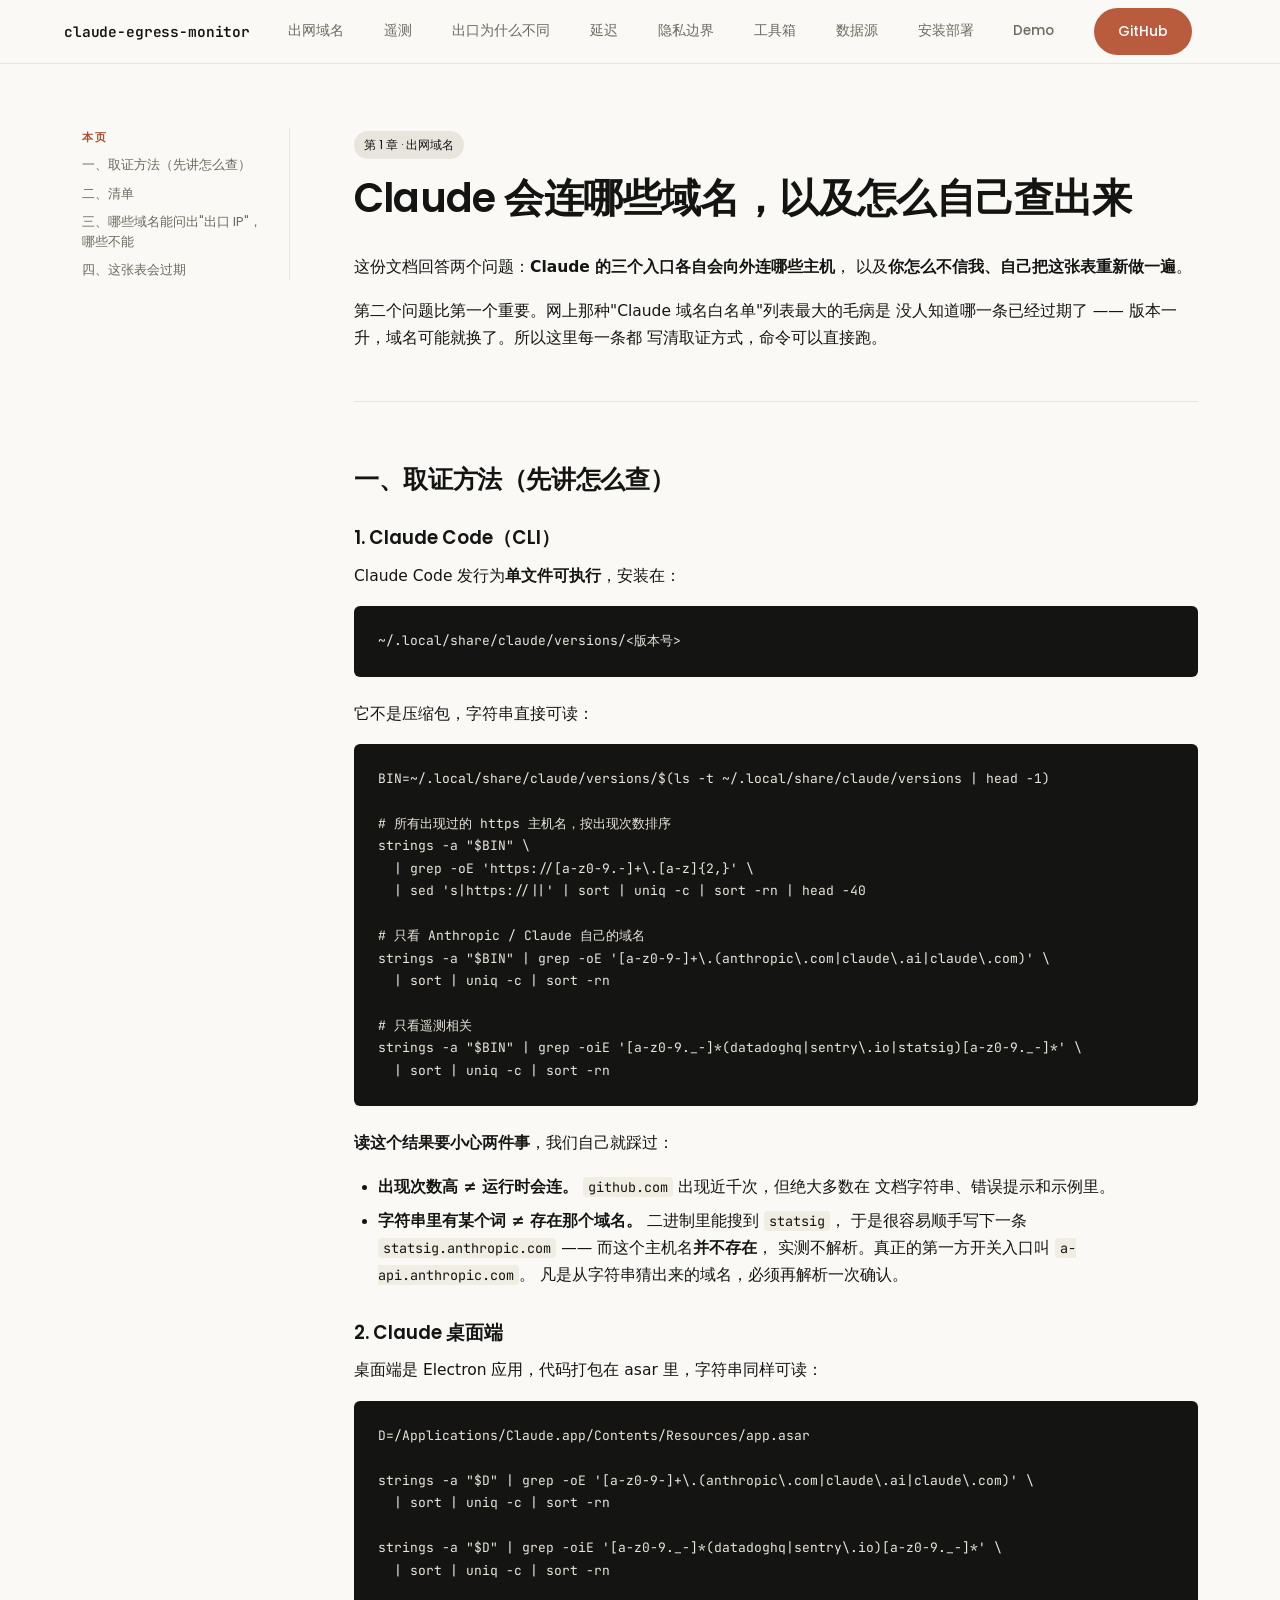
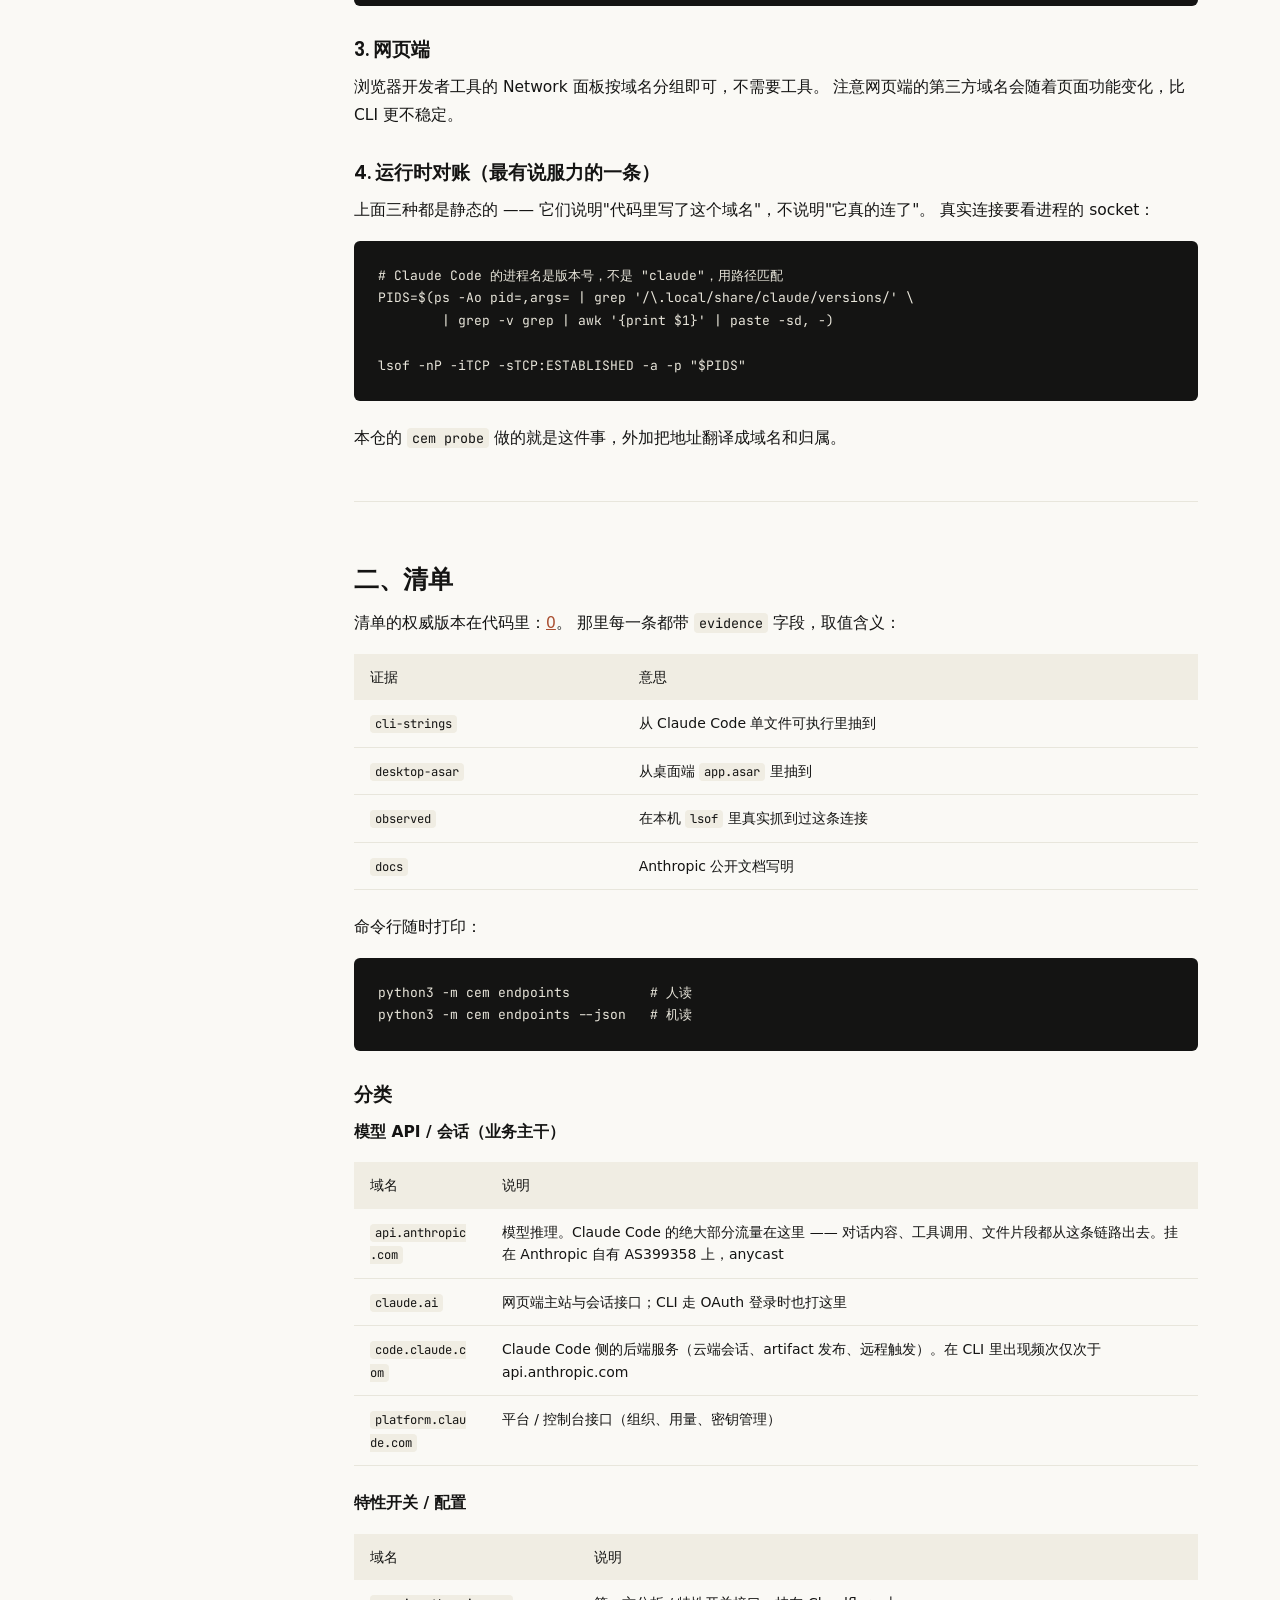
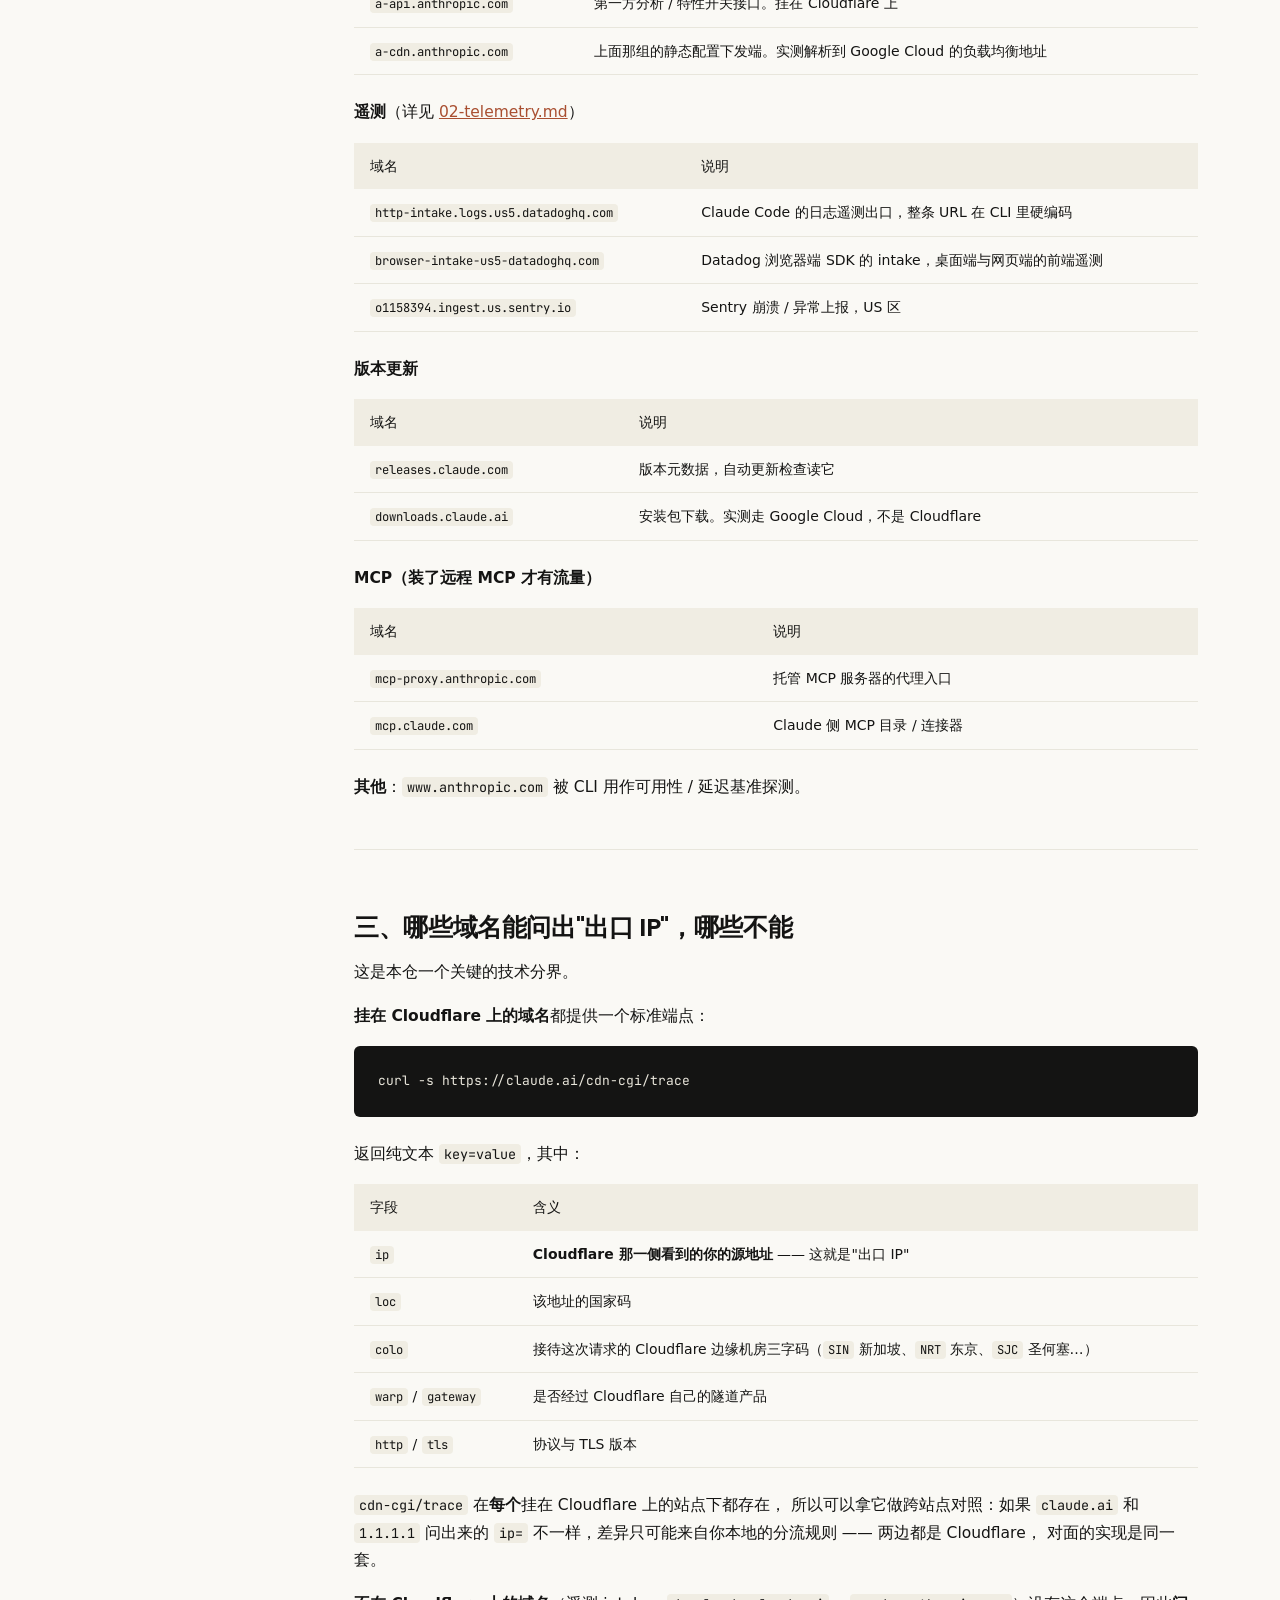
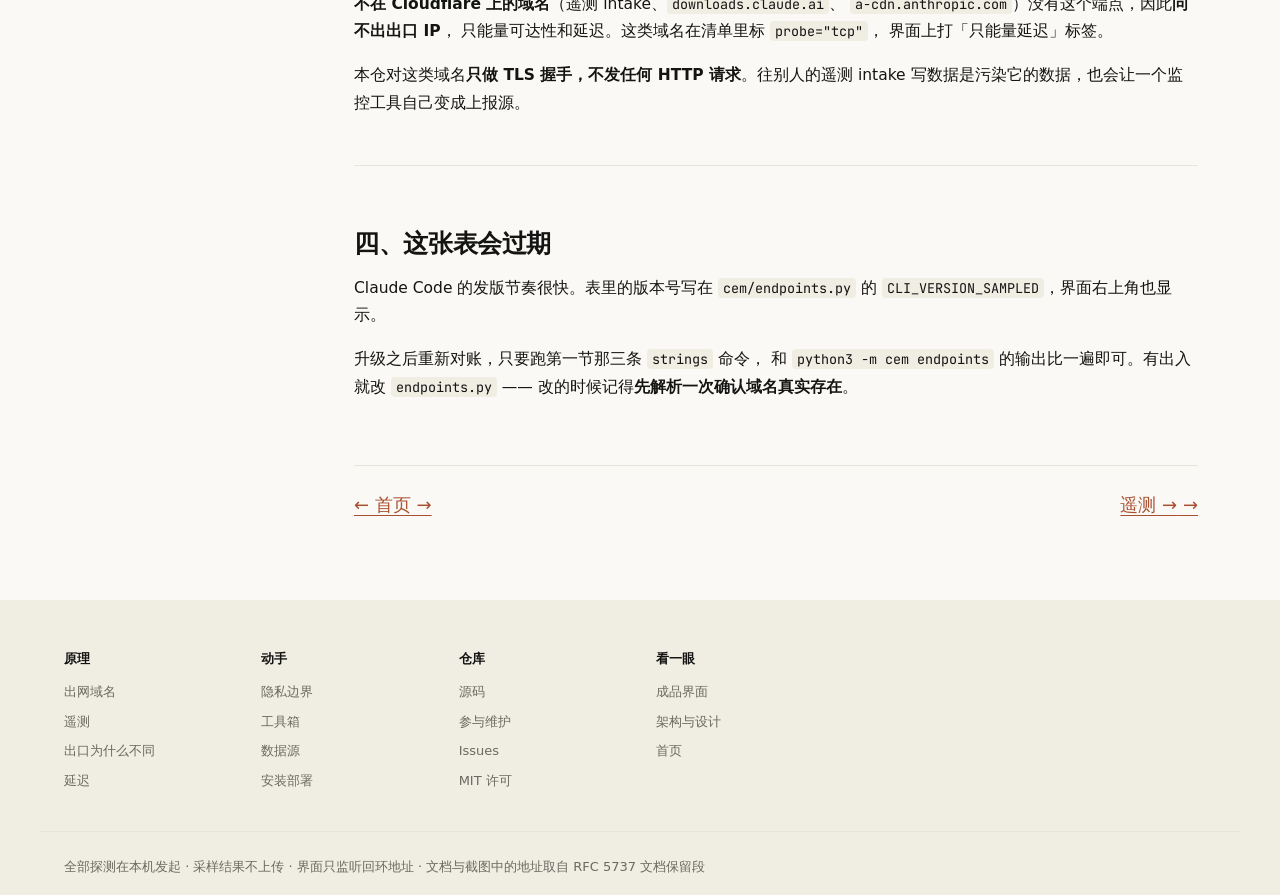
==== docs/01-endpoints.html @ a6ebf125 "feat: 路径质量面板 + GitHub Pages 文档站 + 控件三态反馈 ## 路径质量（原来卡在 mtr 权限，现在接完了）  - 一键把所有 Claude 域名加对照组测一遍，或打开自动探" ====
<!doctype html>
<html lang="zh-CN" data-lang="zh">
<head>
<meta charset="utf-8">
<meta name="viewport" content="width=device-width, initial-scale=1">
<title>Claude 会连哪些域名，以及怎么自己查出来 — claude-egress-monitor</title>
<meta name="description" content="这份文档回答两个问题：Claude 的三个入口各自会向外连哪些主机， 以及你怎么不信我、自己把这张表重新做一遍。">
<link rel="stylesheet" href="assets/fonts.css">
<link rel="stylesheet" href="assets/anthropic.css">
<link rel="stylesheet" href="assets/docs.css">
</head>
<body>
<nav class="anth-nav"><div class="anth-nav-inner">
  <a class="brand" href="index.html">claude-egress-monitor</a>
  <div class="nav-links"><a href="01-endpoints.html">出网域名</a><a href="02-telemetry.html">遥测</a><a href="03-routing.html">出口为什么不同</a><a href="04-latency.html">延迟</a><a href="05-privacy.html">隐私边界</a><a href="06-toolbox.html">工具箱</a><a href="07-datasources.html">数据源</a><a href="08-deploy.html">安装部署</a></div>
  <div class="nav-side">
    <a href="demo.html">Demo</a>
    <a class="anth-button" href="https://github.com/TbusOS/claude-egress-monitor" target="_blank" rel="noopener">GitHub</a>
  </div>
</div></nav>
<main class="chapter">
  <div class="chapter__inner">
    <aside class="chapter__toc">
      <span class="chapter__toc-label">本页</span>
      <a href="#一取证方法先讲怎么查">一、取证方法（先讲怎么查）</a><a href="#二清单">二、清单</a><a href="#三哪些域名能问出出口-ip哪些不能">三、哪些域名能问出&quot;出口 IP&quot;，哪些不能</a><a href="#四这张表会过期">四、这张表会过期</a>
    </aside>
    <article class="chapter__body">
      <span class="anth-badge">第 1 章 · 出网域名</span>
      <h1 id="claude-会连哪些域名以及怎么自己查出来">Claude 会连哪些域名，以及怎么自己查出来</h1>
<p>这份文档回答两个问题：<strong>Claude 的三个入口各自会向外连哪些主机</strong>， 以及<strong>你怎么不信我、自己把这张表重新做一遍</strong>。</p>
<p>第二个问题比第一个重要。网上那种&quot;Claude 域名白名单&quot;列表最大的毛病是 没人知道哪一条已经过期了 —— 版本一升，域名可能就换了。所以这里每一条都 写清取证方式，命令可以直接跑。</p>
<hr class="anth-divider">
<h2 id="一取证方法先讲怎么查">一、取证方法（先讲怎么查）</h2>
<h3 id="1-claude-codecli">1. Claude Code（CLI）</h3>
<p>Claude Code 发行为<strong>单文件可执行</strong>，安装在：</p>
<pre><code>~/.local/share/claude/versions/&lt;版本号&gt;</code></pre>
<p>它不是压缩包，字符串直接可读：</p>
<pre><code class="language-bash">BIN=~/.local/share/claude/versions/$(ls -t ~/.local/share/claude/versions | head -1)

# 所有出现过的 https 主机名，按出现次数排序
strings -a &quot;$BIN&quot; \
  | grep -oE &#x27;https://[a-z0-9.-]+\.[a-z]{2,}&#x27; \
  | sed &#x27;s|https://||&#x27; | sort | uniq -c | sort -rn | head -40

# 只看 Anthropic / Claude 自己的域名
strings -a &quot;$BIN&quot; | grep -oE &#x27;[a-z0-9-]+\.(anthropic\.com|claude\.ai|claude\.com)&#x27; \
  | sort | uniq -c | sort -rn

# 只看遥测相关
strings -a &quot;$BIN&quot; | grep -oiE &#x27;[a-z0-9._-]*(datadoghq|sentry\.io|statsig)[a-z0-9._-]*&#x27; \
  | sort | uniq -c | sort -rn</code></pre>
<p><strong>读这个结果要小心两件事</strong>，我们自己就踩过：</p>
<ul><li><strong>出现次数高 ≠ 运行时会连。</strong> <code>github.com</code> 出现近千次，但绝大多数在 文档字符串、错误提示和示例里。</li><li><strong>字符串里有某个词 ≠ 存在那个域名。</strong> 二进制里能搜到 <code>statsig</code>， 于是很容易顺手写下一条 <code>statsig.anthropic.com</code> —— 而这个主机名<strong>并不存在</strong>， 实测不解析。真正的第一方开关入口叫 <code>a-api.anthropic.com</code>。 凡是从字符串猜出来的域名，必须再解析一次确认。</li></ul>
<h3 id="2-claude-桌面端">2. Claude 桌面端</h3>
<p>桌面端是 Electron 应用，代码打包在 asar 里，字符串同样可读：</p>
<pre><code class="language-bash">D=/Applications/Claude.app/Contents/Resources/app.asar

strings -a &quot;$D&quot; | grep -oE &#x27;[a-z0-9-]+\.(anthropic\.com|claude\.ai|claude\.com)&#x27; \
  | sort | uniq -c | sort -rn

strings -a &quot;$D&quot; | grep -oiE &#x27;[a-z0-9._-]*(datadoghq|sentry\.io)[a-z0-9._-]*&#x27; \
  | sort | uniq -c | sort -rn</code></pre>
<h3 id="3-网页端">3. 网页端</h3>
<p>浏览器开发者工具的 Network 面板按域名分组即可，不需要工具。 注意网页端的第三方域名会随着页面功能变化，比 CLI 更不稳定。</p>
<h3 id="4-运行时对账最有说服力的一条">4. 运行时对账（最有说服力的一条）</h3>
<p>上面三种都是静态的 —— 它们说明&quot;代码里写了这个域名&quot;，不说明&quot;它真的连了&quot;。 真实连接要看进程的 socket：</p>
<pre><code class="language-bash"># Claude Code 的进程名是版本号，不是 &quot;claude&quot;，用路径匹配
PIDS=$(ps -Ao pid=,args= | grep &#x27;/\.local/share/claude/versions/&#x27; \
        | grep -v grep | awk &#x27;{print $1}&#x27; | paste -sd, -)

lsof -nP -iTCP -sTCP:ESTABLISHED -a -p &quot;$PIDS&quot;</code></pre>
<p>本仓的 <code>cem probe</code> 做的就是这件事，外加把地址翻译成域名和归属。</p>
<hr class="anth-divider">
<h2 id="二清单">二、清单</h2>
<p>清单的权威版本在代码里：<a href="../cem/endpoints.py"> 0 </a>。 那里每一条都带 <code>evidence</code> 字段，取值含义：</p>
<div class="table-wrap"><table class="anth-table">
<thead><tr><th>证据</th><th>意思</th></tr></thead>
<tbody>
<tr><td><code>cli-strings</code></td><td>从 Claude Code 单文件可执行里抽到</td></tr>
<tr><td><code>desktop-asar</code></td><td>从桌面端 <code>app.asar</code> 里抽到</td></tr>
<tr><td><code>observed</code></td><td>在本机 <code>lsof</code> 里真实抓到过这条连接</td></tr>
<tr><td><code>docs</code></td><td>Anthropic 公开文档写明</td></tr>
</tbody></table></div>
<p>命令行随时打印：</p>
<pre><code class="language-bash">python3 -m cem endpoints          # 人读
python3 -m cem endpoints --json   # 机读</code></pre>
<h3 id="分类">分类</h3>
<p><strong>模型 API / 会话（业务主干）</strong></p>
<div class="table-wrap"><table class="anth-table">
<thead><tr><th>域名</th><th>说明</th></tr></thead>
<tbody>
<tr><td><code>api.anthropic.com</code></td><td>模型推理。Claude Code 的绝大部分流量在这里 —— 对话内容、工具调用、文件片段都从这条链路出去。挂在 Anthropic 自有 AS399358 上，anycast</td></tr>
<tr><td><code>claude.ai</code></td><td>网页端主站与会话接口；CLI 走 OAuth 登录时也打这里</td></tr>
<tr><td><code>code.claude.com</code></td><td>Claude Code 侧的后端服务（云端会话、artifact 发布、远程触发）。在 CLI 里出现频次仅次于 api.anthropic.com</td></tr>
<tr><td><code>platform.claude.com</code></td><td>平台 / 控制台接口（组织、用量、密钥管理）</td></tr>
</tbody></table></div>
<p><strong>特性开关 / 配置</strong></p>
<div class="table-wrap"><table class="anth-table">
<thead><tr><th>域名</th><th>说明</th></tr></thead>
<tbody>
<tr><td><code>a-api.anthropic.com</code></td><td>第一方分析 / 特性开关接口。挂在 Cloudflare 上</td></tr>
<tr><td><code>a-cdn.anthropic.com</code></td><td>上面那组的静态配置下发端。实测解析到 Google Cloud 的负载均衡地址</td></tr>
</tbody></table></div>
<p><strong>遥测</strong>（详见 <a href="02-telemetry.html">02-telemetry.md</a>）</p>
<div class="table-wrap"><table class="anth-table">
<thead><tr><th>域名</th><th>说明</th></tr></thead>
<tbody>
<tr><td><code>http-intake.logs.us5.datadoghq.com</code></td><td>Claude Code 的日志遥测出口，整条 URL 在 CLI 里硬编码</td></tr>
<tr><td><code>browser-intake-us5-datadoghq.com</code></td><td>Datadog 浏览器端 SDK 的 intake，桌面端与网页端的前端遥测</td></tr>
<tr><td><code>o1158394.ingest.us.sentry.io</code></td><td>Sentry 崩溃 / 异常上报，US 区</td></tr>
</tbody></table></div>
<p><strong>版本更新</strong></p>
<div class="table-wrap"><table class="anth-table">
<thead><tr><th>域名</th><th>说明</th></tr></thead>
<tbody>
<tr><td><code>releases.claude.com</code></td><td>版本元数据，自动更新检查读它</td></tr>
<tr><td><code>downloads.claude.ai</code></td><td>安装包下载。实测走 Google Cloud，不是 Cloudflare</td></tr>
</tbody></table></div>
<p><strong>MCP（装了远程 MCP 才有流量）</strong></p>
<div class="table-wrap"><table class="anth-table">
<thead><tr><th>域名</th><th>说明</th></tr></thead>
<tbody>
<tr><td><code>mcp-proxy.anthropic.com</code></td><td>托管 MCP 服务器的代理入口</td></tr>
<tr><td><code>mcp.claude.com</code></td><td>Claude 侧 MCP 目录 / 连接器</td></tr>
</tbody></table></div>
<p><strong>其他</strong>：<code>www.anthropic.com</code> 被 CLI 用作可用性 / 延迟基准探测。</p>
<hr class="anth-divider">
<h2 id="三哪些域名能问出出口-ip哪些不能">三、哪些域名能问出&quot;出口 IP&quot;，哪些不能</h2>
<p>这是本仓一个关键的技术分界。</p>
<p><strong>挂在 Cloudflare 上的域名</strong>都提供一个标准端点：</p>
<pre><code class="language-bash">curl -s https://claude.ai/cdn-cgi/trace</code></pre>
<p>返回纯文本 <code>key=value</code>，其中：</p>
<div class="table-wrap"><table class="anth-table">
<thead><tr><th>字段</th><th>含义</th></tr></thead>
<tbody>
<tr><td><code>ip</code></td><td><strong>Cloudflare 那一侧看到的你的源地址</strong> —— 这就是&quot;出口 IP&quot;</td></tr>
<tr><td><code>loc</code></td><td>该地址的国家码</td></tr>
<tr><td><code>colo</code></td><td>接待这次请求的 Cloudflare 边缘机房三字码（<code>SIN</code> 新加坡、<code>NRT</code> 东京、<code>SJC</code> 圣何塞…）</td></tr>
<tr><td><code>warp</code> / <code>gateway</code></td><td>是否经过 Cloudflare 自己的隧道产品</td></tr>
<tr><td><code>http</code> / <code>tls</code></td><td>协议与 TLS 版本</td></tr>
</tbody></table></div>
<p><code>cdn-cgi/trace</code> 在<strong>每个</strong>挂在 Cloudflare 上的站点下都存在， 所以可以拿它做跨站点对照：如果 <code>claude.ai</code> 和 <code>1.1.1.1</code> 问出来的 <code>ip=</code> 不一样，差异只可能来自你本地的分流规则 —— 两边都是 Cloudflare， 对面的实现是同一套。</p>
<p><strong>不在 Cloudflare 上的域名</strong>（遥测 intake、<code>downloads.claude.ai</code>、 <code>a-cdn.anthropic.com</code>）没有这个端点，因此<strong>问不出出口 IP</strong>， 只能量可达性和延迟。这类域名在清单里标 <code>probe=&quot;tcp&quot;</code>， 界面上打「只能量延迟」标签。</p>
<p>本仓对这类域名<strong>只做 TLS 握手，不发任何 HTTP 请求</strong>。往别人的遥测 intake 写数据是污染它的数据，也会让一个监控工具自己变成上报源。</p>
<hr class="anth-divider">
<h2 id="四这张表会过期">四、这张表会过期</h2>
<p>Claude Code 的发版节奏很快。表里的版本号写在 <code>cem/endpoints.py</code> 的 <code>CLI_VERSION_SAMPLED</code>，界面右上角也显示。</p>
<p>升级之后重新对账，只要跑第一节那三条 <code>strings</code> 命令， 和 <code>python3 -m cem endpoints</code> 的输出比一遍即可。有出入就改 <code>endpoints.py</code> —— 改的时候记得<strong>先解析一次确认域名真实存在</strong>。</p>
      <div class="chapter__nav"><a class="anth-link" href="index.html">← 首页</a><a class="anth-link" href="02-telemetry.html">遥测 →</a></div>
    </article>
  </div>
</main>
<footer class="anth-footer">
  <div class="anth-footer-grid">
    <div class="anth-footer-group"><h5>原理</h5><a href="01-endpoints.html">出网域名</a><a href="02-telemetry.html">遥测</a><a href="03-routing.html">出口为什么不同</a><a href="04-latency.html">延迟</a></div>
    <div class="anth-footer-group"><h5>动手</h5><a href="05-privacy.html">隐私边界</a><a href="06-toolbox.html">工具箱</a><a href="07-datasources.html">数据源</a><a href="08-deploy.html">安装部署</a></div>
    <div class="anth-footer-group"><h5>仓库</h5>
      <a href="https://github.com/TbusOS/claude-egress-monitor" target="_blank" rel="noopener">源码</a>
      <a href="https://github.com/TbusOS/claude-egress-monitor/blob/main/CONTRIBUTING.md" target="_blank" rel="noopener">参与维护</a>
      <a href="https://github.com/TbusOS/claude-egress-monitor/issues" target="_blank" rel="noopener">Issues</a>
      <a href="https://github.com/TbusOS/claude-egress-monitor/blob/main/LICENSE" target="_blank" rel="noopener">MIT 许可</a>
    </div>
    <div class="anth-footer-group"><h5>看一眼</h5>
      <a href="demo.html">成品界面</a>
      <a href="architecture.html">架构与设计</a>
      <a href="index.html">首页</a>
    </div>
  </div>
  <div class="anth-footer-legal">
    全部探测在本机发起 · 采样结果不上传 · 界面只监听回环地址 ·
    文档与截图中的地址取自 RFC 5737 文档保留段
  </div>
</footer>
</body>
</html>
---- docs/assets/fonts.css ----
/* Anthropic Design — Font Declarations
 * 英文:Poppins (display) + Lora (editorial body + italic pull-quote) + JetBrains Mono (code)。
 * 全部 Google Fonts, OFL 许可。
 *
 * 中文策略:默认不拉 CJK webfont(Noto Sans/Serif SC 两族 4 weights 合计
 * ~200 KB,CDN 慢时文字空白 2-5 秒)。中文显示依赖系统字体回退链:
 *   macOS → PingFang SC · Windows → 微软雅黑/Source Han Sans SC ·
 *   Linux → Noto Sans CJK SC(发行版自带)
 * 页面 zh 覆盖的 font-family 仍写 "Noto Sans SC"/"Noto Serif SC" 在链首——
 * 本机装了就用,没装走系统回退,视觉差异微小。
 * 需要保证 CJK webfont 的页面(对外正式发布、目标环境无中文字体),
 * 在本文件之后额外引入 fonts-cjk.css。
 */
@import url('https://fonts.googleapis.com/css2?family=Poppins:wght@400;500;600;700&family=Lora:ital,wght@0,400;0,500;0,600;1,400&family=JetBrains+Mono:wght@400;500&display=swap');
---- docs/assets/anthropic.css ----
/* === Anthropic Design System — Core CSS ===
 * Last verified: 2026-04-19
 * Docs: ../references/design-tokens.md
 */

/* ---------- Section A: Tokens ---------- */
:root {
  /* Colors */
  --anth-bg: #faf9f5;
  --anth-bg-subtle: #f0ede3;
  --anth-text: #141413;
  --anth-text-secondary: #6b6a5f;
  --anth-orange: #d97757;         /* BRAND FILL — icons, chips, diagram accents.
                                     As TEXT it is 2.66-3.12:1 and fails AA; use
                                     --anth-orange-ink for any `color:`. */
  --anth-orange-ink: #A94F31;     /* orange as TEXT — 4.66:1 on the hardest ground
                                     (bg-subtle); measured 2026-08-14 vs axe-core */
  --anth-cta: #B85C3D;            /* filled-button ground: white text reads 4.53:1
                                     (on #d97757 it was 3.12 — under AA for the
                                     15px button label). Euclidean distance to the
                                     brand orange is 50, inside the brand gate's
                                     TOL 55, so brand-presence still matches. */
  --anth-orange-hover: #A94F31;   /* was #c56544 — white on it is 3.95, still failing */
  --anth-blue: #6a9bcc;           /* FILL/hairline — as text it is 2.5:1 */
  --anth-blue-ink: #3E6E9E;       /* blue as TEXT — 4.56:1 on bg-subtle */
  --anth-green: #788c5d;
  --anth-mid-gray: #b0aea5;
  --anth-light-gray: #e8e6dc;
  --anth-danger: #a14238;

  /* Fonts */
  --font-heading: "Poppins", "Helvetica Neue", Arial, sans-serif;
  --font-body: "Lora", Georgia, "Times New Roman", serif;
  --font-mono: "JetBrains Mono", ui-monospace, Menlo, monospace;

  /* Spacing (4px grid) */
  --space-1: 4px;
  --space-2: 8px;
  --space-3: 12px;
  --space-4: 16px;
  --space-5: 24px;
  --space-6: 32px;
  --space-7: 48px;
  --space-8: 64px;
  --space-9: 80px;
  --space-10: 120px;

  /* Radii */
  --radius-sm: 6px;
  --radius-md: 16px;
  --radius-lg: 24px;
  --radius-pill: 9999px;

  /* Shadows */
  --shadow-card: 0 2px 12px rgba(20, 20, 19, 0.05);
  --shadow-pop: 0 10px 40px rgba(20, 20, 19, 0.08);

  /* Motion */
  --ease-anth: cubic-bezier(0.25, 1, 0.5, 1);
  --duration-sm: 240ms;
  --duration-md: 400ms;
  --duration-lg: 700ms;
}

/* ---------- Section B: Reset ---------- */
* {
  box-sizing: border-box;
}

html,
body {
  margin: 0;
  padding: 0;
}

body {
  font-family: var(--font-body);
  font-size: 18px;
  line-height: 1.65;
  color: var(--anth-text);
  background: var(--anth-bg);
  -webkit-font-smoothing: antialiased;
}

/* ---------- Section C: Typography ---------- */
h1,
h2,
h3,
h4,
h5 {
  font-family: var(--font-heading);
  margin: 0;
  font-weight: 600;
}

h1 {
  font-size: 56px;
  line-height: 1.1;
}

h2 {
  font-size: 40px;
  line-height: 1.15;
}

h3 {
  font-size: 24px;
  line-height: 1.3;
  font-weight: 500;
}

h4 {
  font-size: 20px;
  line-height: 1.4;
}

p {
  margin: 0 0 var(--space-4);
}

.anth-caption {
  font-size: 13px;
  line-height: 1.4;
  color: var(--anth-text-secondary);
}

/* ---------- Section D: Link & Button (Anthropic uses filled pills as primary CTA) ---------- */
.anth-button {
  display: inline-block;
  padding: 12px 24px;
  border-radius: var(--radius-pill);
  background: var(--anth-cta);
  color: #ffffff;
  font-family: var(--font-heading);
  font-weight: 600;
  font-size: 15px;
  text-decoration: none;
  border: 0;
  cursor: pointer;
  transition: background var(--duration-sm) var(--ease-anth);
}

.anth-button:hover {
  background: var(--anth-orange-hover);
}

.anth-button--dark {
  background: var(--anth-text);
  color: var(--anth-bg);
}

.anth-button--ghost {
  background: transparent;
  color: var(--anth-text);
  border: 1px solid var(--anth-text);
}

.anth-link {
  color: var(--anth-orange-ink);
  text-decoration: underline;
  text-underline-offset: 0.2em;
  transition: color var(--duration-sm);
}

.anth-link:hover {
  color: var(--anth-orange-hover);
}

.anth-link::after {
  content: " \2192";
}

.anth-link--no-arrow::after {
  content: none;
}

/* ---------- Section E: Layout ---------- */
.anth-container {
  max-width: 960px;
  margin: 0 auto;
  padding: 0 24px;
}

.anth-container--narrow {
  max-width: 720px;
}

.anth-container--wide {
  max-width: 1200px;
}

.anth-section {
  padding-block: var(--space-8);
}

.anth-section--subtle {
  background: var(--anth-bg-subtle);
}

.anth-card {
  background: #ffffff;
  border-radius: var(--radius-md);
  box-shadow: var(--shadow-card);
  padding: var(--space-5);
}

.anth-hero {
  text-align: center;
  padding-block: var(--space-10);
}

/* A hero's inner block is usually width-constrained (max-width:820 or so) inside
   a 1200 container. Without auto side margins it sits flush left while its own
   text-align:center keeps the text centred *within the block* — so it reads as
   centred to the eye and only a measurement shows the whole hero sitting ~166px
   left of the viewport centre. Auto margins are a no-op for full-width children,
   so this only bites where it should. Note an inline `margin: … 0` on a child
   still wins over this rule — templates emit `margin: … auto` for that reason. */
.anth-hero .anth-container > * {
  margin-inline: auto;
}

/* A card that is itself the link: without this its headings and body text
   inherit the browser's default link blue instead of the page ink. */
a.anth-card {
  display: block;
  color: inherit;
  text-decoration: none;
}

/* ---------- Section F: Stat ---------- */
.anth-stat {
  text-align: center;
}

.anth-stat-number {
  display: block;
  font-family: var(--font-heading);
  font-size: 64px;
  line-height: 1;
  font-weight: 700;
  color: var(--anth-text);
}

.anth-stat-label {
  display: block;
  font-family: var(--font-body);
  font-size: 14px;
  color: var(--anth-text-secondary);
  margin-top: var(--space-3);
}

/* ---------- Section G: Nav ---------- */
.anth-nav {
  position: sticky;
  top: 0;
  z-index: 100;
  height: 64px;
  background: var(--anth-bg);
  border-bottom: 1px solid var(--anth-light-gray);
}

.anth-nav-inner {
  max-width: 1200px;
  margin: 0 auto;
  height: 100%;
  display: flex;
  align-items: center;
  justify-content: space-between;
  padding: 0 24px;
}

.anth-nav a {
  color: var(--anth-text);
  font-family: var(--font-heading);
  font-size: 14px;
  font-weight: 500;
  text-decoration: none;
  margin-right: var(--space-5);
}

/* nav-cascade fix: `.anth-nav a` color rule above out-specifies `.anth-button`
   color, dropping nav-CTA buttons to dark text on orange. Mirror the
   ember/sage cross-skill fix to keep the white-on-orange CTA. */
.anth-nav a.anth-button { color: #ffffff; }
.anth-nav a.anth-button:hover { color: #ffffff; }

/* ---------- Section H: Footer ---------- */
.anth-footer {
  background: var(--anth-bg-subtle);
  padding-block: var(--space-7);
  font-size: 13px;
  color: var(--anth-text-secondary);
}

.anth-footer-grid {
  max-width: 1200px;
  margin: 0 auto;
  padding: 0 24px;
  display: grid;
  grid-template-columns: repeat(6, 1fr);
  gap: var(--space-6);
}

.anth-footer-group h5 {
  font-family: var(--font-heading);
  font-size: 13px;
  color: var(--anth-text);
  margin-bottom: var(--space-3);
}

.anth-footer-group a {
  display: block;
  color: var(--anth-text-secondary);
  text-decoration: none;
  margin-bottom: var(--space-2);
}

.anth-footer-legal {
  max-width: 1200px;
  margin: var(--space-6) auto 0;
  padding: var(--space-5) 24px 0;
  border-top: 1px solid var(--anth-light-gray);
  display: flex;
  justify-content: space-between;
  flex-wrap: wrap;
  gap: var(--space-4);
}

.anth-social {
  display: flex;
  gap: var(--space-3);
}

/* ---------- Section I: Badge / Quote / Divider / Banner ---------- */
.anth-badge {
  display: inline-block;
  font-family: var(--font-heading);
  font-size: 12px;
  padding: 4px 10px;
  border-radius: var(--radius-pill);
  background: var(--anth-light-gray);
  color: var(--anth-text);
}

.anth-quote {
  font-family: var(--font-body);
  font-style: italic;
  font-size: 22px;
  line-height: 1.55;
  padding-left: var(--space-5);
  border-left: 3px solid var(--anth-orange);
  max-width: 680px;
  margin: var(--space-6) 0;
}

.anth-quote-cite {
  display: flex;
  align-items: center;
  gap: var(--space-3);
  margin-top: var(--space-4);
  font-size: 14px;
  font-style: normal;
  font-family: var(--font-heading);
}

.anth-quote-cite img {
  height: 20px;
  width: auto;
}

.anth-divider {
  border: 0;
  height: 1px;
  background: var(--anth-light-gray);
  margin: var(--space-8) 0;
}

.anth-banner {
  padding: var(--space-3) var(--space-5);
  background: var(--anth-bg-subtle);
  border-radius: var(--radius-md);
  display: flex;
  align-items: center;
  gap: var(--space-4);
  font-size: 14px;
}

/* ---------- Section J: Form controls ---------- */
.anth-input,
.anth-select,
.anth-textarea {
  width: 100%;
  background: var(--anth-bg);
  border: 1px solid var(--anth-light-gray);
  border-radius: var(--radius-md);
  padding: 12px 16px;
  font-family: var(--font-body);
  font-size: 15px;
  color: var(--anth-text);
}

.anth-input:focus,
.anth-select:focus,
.anth-textarea:focus {
  outline: 2px solid var(--anth-orange);
  outline-offset: 0;
  border-color: transparent;
}

.anth-radio,
.anth-checkbox {
  accent-color: var(--anth-orange);
  width: 18px;
  height: 18px;
}

.anth-label {
  font-family: var(--font-heading);
  font-size: 14px;
  color: var(--anth-text);
  margin-bottom: var(--space-2);
  display: block;
}

/* ---------- Section K: Tabs / Carousel / Video / Details ---------- */
.anth-tabs {
  display: flex;
  gap: var(--space-5);
  border-bottom: 1px solid var(--anth-light-gray);
}

.anth-tab {
  background: transparent;
  border: 0;
  padding: var(--space-3) 0;
  font-family: var(--font-heading);
  font-size: 14px;
  color: var(--anth-text-secondary);
  cursor: pointer;
  border-bottom: 2px solid transparent;
  transition: color var(--duration-sm), border-bottom-color var(--duration-sm);
}

.anth-tab.is-active {
  color: var(--anth-text);
  border-bottom-color: var(--anth-orange);
}

.anth-carousel {
  position: relative;
  overflow: hidden;
}

.anth-carousel-viewport {
  display: flex;
  transition: transform var(--duration-md) var(--ease-anth);
}

.anth-carousel-counter {
  font-family: var(--font-heading);
  font-size: 13px;
  color: var(--anth-text-secondary);
}

.anth-video {
  width: 100%;
  border-radius: var(--radius-md);
}

.anth-details {
  background: var(--anth-bg-subtle);
  border-radius: var(--radius-md);
  padding: var(--space-4);
  margin: var(--space-3) 0;
}

.anth-details summary {
  cursor: pointer;
  font-family: var(--font-heading);
  font-weight: 500;
  list-style: none;
  display: flex;
  justify-content: space-between;
}

.anth-details summary::after {
  content: '\25B8';
  transition: transform var(--duration-sm);
}

.anth-details[open] summary::after {
  transform: rotate(90deg);
}

/* ---------- Section L: Admonition / Code / Logo wall / Breadcrumbs / Reveal / Table ---------- */
.anth-admonition {
  background: var(--anth-bg-subtle);
  border-radius: var(--radius-md);
  padding: var(--space-5);
  margin: var(--space-5) 0;
}

.anth-admonition h5 {
  font-family: var(--font-heading);
  font-weight: 500;
  margin: 0 0 var(--space-2);
  color: var(--anth-blue-ink);
}

.anth-admonition--warning h5 {
  color: var(--anth-orange-ink);
}

.anth-admonition--success h5 {
  color: var(--anth-green);
}

.anth-admonition--danger h5 {
  color: var(--anth-danger);
}

.anth-code,
pre.anth-code {
  font-family: var(--font-mono);
  font-size: 14px;
  background: var(--anth-bg-subtle);
  border-radius: var(--radius-md);
  padding: var(--space-6);
  overflow-x: auto;
}

code {
  font-family: var(--font-mono);
  font-size: 0.93em;
  background: var(--anth-bg-subtle);
  padding: 2px 6px;
  border-radius: var(--radius-sm);
}

/* `.anth-code` is a block panel (32px padding) for <pre>, but the name reads
   like "inline code", so it gets written as <code class="anth-code">. On an
   inline box that padding inflates the line to ~80px and overlaps the lines
   above and below, which then shows up as a scatter of text-overlap warnings
   whose single root cause is this one misuse. Falling back to inline metrics
   makes the mistake harmless; block panels keep matching pre.anth-code. */
code.anth-code:not(pre code) {
  padding: 2px 6px;
  font-size: 0.93em;
  border-radius: var(--radius-sm);
  overflow-x: visible;
}

kbd {
  font-family: var(--font-mono);
  font-size: 12px;
  background: var(--anth-bg);
  border: 1px solid var(--anth-light-gray);
  padding: 2px 6px;
  border-radius: var(--radius-sm);
}

mark {
  background: rgba(217, 119, 87, 0.2);
}

.anth-logo-wall {
  display: grid;
  grid-template-columns: repeat(6, 1fr);
  gap: var(--space-6);
  align-items: center;
}

.anth-logo-wall img {
  max-height: 32px;
  width: auto;
  filter: grayscale(1) opacity(0.6);
  transition: filter var(--duration-sm);
}

.anth-logo-wall img:hover {
  filter: none;
}

.anth-breadcrumbs {
  list-style: none;
  padding: 0;
  margin: 0;
  display: flex;
  flex-wrap: wrap;
  gap: var(--space-2);
  font-size: 13px;
  color: var(--anth-text-secondary);
  font-family: var(--font-heading);
}

.anth-breadcrumbs li::after {
  content: '\203A';
  margin-left: var(--space-2);
  color: var(--anth-mid-gray);
}

.anth-breadcrumbs li:last-child::after {
  content: none;
}

.anth-breadcrumbs a {
  color: inherit;
  text-decoration: none;
}

.anth-breadcrumbs a:hover {
  text-decoration: underline;
}

.anth-table {
  width: 100%;
  border-collapse: collapse;
  font-family: var(--font-body);
  font-size: 15px;
}

.anth-table th {
  text-align: left;
  padding: 12px 16px;
  background: var(--anth-bg-subtle);
  font-family: var(--font-heading);
  font-weight: 500;
}

.anth-table td {
  padding: 12px 16px;
  border-bottom: 1px solid var(--anth-light-gray);
}

.anth-table tr:hover td {
  background: var(--anth-bg-subtle);
}

.anth-table .check {
  color: var(--anth-green);
}

.anth-table .cross {
  /* The cross is content — "this tier lacks the feature" — so it must be
   * readable. mid-gray measured 2.22:1; text-secondary carries 5.45. */
  color: var(--anth-text-secondary);
}

.anth-reveal {
  opacity: 0;
  transform: translateY(24px);
  transition:
    opacity var(--duration-lg) var(--ease-anth),
    transform var(--duration-lg) var(--ease-anth);
}

.anth-reveal.is-visible {
  opacity: 1;
  transform: translateY(0);
}

/* ---------- Section M: Responsive + a11y ----------
 * Phone layout. The card grids that overflow at 375px live in each page's
 * embedded <style> (.feat-grid, .tier-grid, …); the collapse rules below
 * override them at equal specificity via !important, so the rollout is
 * CSS-only and reaches every page that links this sheet. Genuinely wide figures
 * pan via an opt-in .anth-scroll wrapper (strategy A); hero product mocks
 * scale to fit so the whole window stays visible. */
@media (max-width: 768px) {
  /* Type — fluid headings, 16px reading floor. !important so the per-page
     inline font-sizes (style="font-size:96px" on hero headings) scale down
     too — without it an inline size wins over this media query and overflows. */
  h1 { font-size: clamp(31px, 8.4vw, 40px) !important; line-height: 1.16; }
  h2 { font-size: clamp(25px, 6.4vw, 30px) !important; }
  h3 { font-size: 20px !important; }
  body { font-size: 16px; }

  /* Sections + containers breathe less on a phone */
  .anth-section { padding-block: var(--space-7); }
  .anth-container, .anth-container--wide, .anth-container--narrow {
    padding-left: var(--space-4);
    padding-right: var(--space-4);
  }

  /* Collapse page-local multi-column grids so nothing scrolls sideways. The
     full class list is generated from every page's embedded <style>; a class
     absent from a given page is simply inert. Content & label/value rows go to
     one column; compact numeric strips stay two-up. */
  .feat-grid, .feat-row, .use-grid, .use-grid3, .use-tile, .tier-grid, .ref-grid,
  .member-grid, .team-grid, .canon-row, .test-row, .channel-row, .chord-grid,
  .scenarios, .scenario, .post-grid, .pd-sibling__grid, .pd-use__grid,
  .pd-sibling__row, .pd-spec__row, .faq-group, .faq-sum, .log-entry, .log-month,
  .detail-row, .spec-row, .kbd-row, .lineup-row, .lineup-grid, .limit-item,
  .craft-rule, .ship-rule, .quickstart, .palette-split, .overlap-grid, .two-col,
  .featured, .cards-2, .comp-grid, .side-col, .support-grid, .pillar-spine,
  .stat-strip, .glance-strip, .giant-stats, .cadence-stats, .pd-glance,
  .stat-trio, .faq-stats, .kpi-row, .exec-strip, .status-grid, .pagination {
    grid-template-columns: 1fr !important;
  }
  /* inline splits (style="grid-template-columns:2fr 3fr") collapse too */
  [style*="grid-template-columns"] { grid-template-columns: 1fr !important; }
  .anth-footer-grid { grid-template-columns: repeat(2, 1fr); }
  .anth-logo-wall { grid-template-columns: repeat(3, 1fr); }
  /* children must shrink, or their min-content re-widens the row */
  [class*="grid"] > *, [class*="row"] > *, [class*="strip"] > *,
  [class*="stat"] > *, [class*="glance"] > *, [class*="scenario"] > * { min-width: 0; }
  /* long unbreakable tokens (file paths in <code>, URLs) wrap, not overflow */
  code, kbd { overflow-wrap: anywhere; }

  /* Nav links wrap instead of overflowing (no JS burger on this skill) */
  .anth-nav-inner, .anth-nav-inner > div { flex-wrap: wrap; gap: var(--space-3); row-gap: var(--space-2); }

  /* Opt-in pan wrapper for genuinely wide figures (strategy A): wrap the <svg>
     in <div class="anth-scroll"> to keep a readable width and pan on a phone.
     Hero product mocks scale-to-fit instead — the whole window stays visible,
     and their own overflow:hidden (rounded corners) would fight a pan anyway. */
  .anth-scroll { overflow-x: auto; -webkit-overflow-scrolling: touch; }
  .anth-scroll > svg { min-width: 720px; }

  /* Wide tables + code blocks pan inside their own box; table columns stay
     aligned (min-width:max-content keeps display:table, parent does the scroll) */
  :is(div, section, figure):has(> table) {
    overflow-x: auto; -webkit-overflow-scrolling: touch;
  }
  .cmp-table { min-width: -webkit-max-content; min-width: max-content; }
  .anth-code { overflow-x: auto; -webkit-overflow-scrolling: touch; }
}

@media (min-width: 769px) and (max-width: 1024px) {
  h1 {
    font-size: 48px;
  }
  .anth-footer-grid {
    grid-template-columns: repeat(3, 1fr);
  }
}

.anth-sr-only {
  position: absolute;
  width: 1px;
  height: 1px;
  padding: 0;
  margin: -1px;
  overflow: hidden;
  clip: rect(0, 0, 0, 0);
  white-space: nowrap;
  border: 0;
}

:focus-visible {
  outline: 2px solid var(--anth-orange);
  outline-offset: 2px;
  border-radius: 2px;
}

@media (prefers-reduced-motion: reduce) {
  *,
  *::before,
  *::after {
    transition-duration: 0.01ms !important;
    animation-duration: 0.01ms !important;
  }
}

/* ---------- Section S: Scenario recipe components ---------- */
/* Added 2026-04-27 to back the scenario recipes in references/components.md
 * (C4 switch · C7 toast · C8 dialog · C9 banner severity · C10 tooltip ·
 *  C11 skeleton) and references/layout-patterns.md L1 dashboard
 * (.anth-card--data / .anth-eyebrow / .anth-metric / .anth-delta).
 * Existing classes (.anth-input/.anth-select/.anth-textarea/.anth-checkbox/
 * .anth-radio/.anth-tabs/.anth-tab/.anth-banner/.anth-details) already cover
 * C1/C2/C3/C5/C6 — no duplicates. */

/* C4 · Toggle switch (settings only — for yes/no in forms use .anth-checkbox) */
.anth-switch {
  appearance: none;
  -webkit-appearance: none;
  width: 36px;
  height: 20px;
  background: var(--anth-mid-gray);
  border-radius: 9999px;
  position: relative;
  cursor: pointer;
  transition: background var(--duration-sm) var(--ease-anth);
  flex-shrink: 0;
}
.anth-switch::after {
  content: "";
  position: absolute;
  top: 2px;
  left: 2px;
  width: 16px;
  height: 16px;
  border-radius: 9999px;
  background: #ffffff;
  transition: transform var(--duration-sm) var(--ease-anth);
}
.anth-switch:checked {
  background: var(--anth-orange);
}
.anth-switch:checked::after {
  transform: translateX(16px);
}
.anth-switch:focus-visible {
  outline: 2px solid var(--anth-orange);
  outline-offset: 2px;
}

/* C7 · Toast notification */
.anth-toast {
  position: fixed;
  bottom: var(--space-5);
  right: var(--space-5);
  background: var(--anth-text);
  color: var(--anth-bg);
  padding: var(--space-3) var(--space-5);
  border-radius: var(--radius-md);
  box-shadow: var(--shadow-pop);
  font-family: var(--font-heading);
  font-size: 14px;
  font-weight: 500;
  max-width: 360px;
  z-index: 90;
}
.anth-toast--success {
  background: var(--anth-green);
  color: #ffffff;
}
.anth-toast--error {
  background: var(--anth-danger);
  color: #ffffff;
}
.anth-toast--info {
  background: var(--anth-text);
  color: var(--anth-bg);
}

/* C8 · Modal / Dialog */
.anth-dialog-overlay {
  position: fixed;
  inset: 0;
  background: rgba(20, 20, 19, 0.45);
  display: grid;
  place-items: center;
  z-index: 100;
}
.anth-dialog {
  background: var(--anth-bg);
  border-radius: var(--radius-lg);
  box-shadow: var(--shadow-pop);
  max-width: 560px;
  width: calc(100% - var(--space-7));
  padding: var(--space-7);
}
.anth-dialog h2 {
  font-family: var(--font-heading);
  font-size: 28px;
  font-weight: 600;
  margin: 0 0 var(--space-5);
}
.anth-dialog__actions {
  display: flex;
  justify-content: flex-end;
  gap: var(--space-3);
  margin-top: var(--space-7);
}

/* C9 · Banner severity modifiers + structured children
 * (the base .anth-banner is defined earlier; here we add the left-bar
 * severity variants and __title / __body slots). */
.anth-banner {
  border-left: 3px solid var(--anth-light-gray);
  align-items: flex-start;
}
.anth-banner--info    { border-left-color: var(--anth-blue); }
.anth-banner--success { border-left-color: var(--anth-green); }
.anth-banner--warn    { border-left-color: var(--anth-orange); }
.anth-banner--danger  { border-left-color: var(--anth-danger); }
.anth-banner__title {
  font-family: var(--font-heading);
  font-size: 15px;
  font-weight: 600;
  margin: 0;
}
.anth-banner__body {
  font-family: var(--font-body);
  font-size: 15px;
  line-height: 1.55;
  color: var(--anth-text-secondary);
  margin: var(--space-1) 0 0;
}

/* C10 · Tooltip (paired with [data-tooltip] trigger) */
.anth-tooltip {
  position: absolute;
  background: var(--anth-text);
  color: var(--anth-bg);
  font-family: var(--font-heading);
  font-size: 13px;
  font-weight: 500;
  padding: var(--space-2) var(--space-3);
  border-radius: var(--radius-sm);
  white-space: nowrap;
  pointer-events: none;
  opacity: 0;
  transform: translateY(4px);
  transition: opacity var(--duration-sm) var(--ease-anth),
              transform var(--duration-sm) var(--ease-anth);
}
[data-tooltip]:hover + .anth-tooltip,
[data-tooltip]:focus + .anth-tooltip {
  opacity: 1;
  transform: translateY(0);
}

/* C11 · Skeleton loading (replace spinner with shimmer block) */
.anth-skeleton {
  background: linear-gradient(
    90deg,
    var(--anth-bg-subtle) 0%,
    #f5f3ec 50%,
    var(--anth-bg-subtle) 100%
  );
  background-size: 200% 100%;
  border-radius: var(--radius-sm);
  animation: anth-shimmer 1.4s linear infinite;
}
.anth-skeleton--line   { height: 14px; margin: var(--space-2) 0; }
.anth-skeleton--block  { height: 120px; }
.anth-skeleton--circle { border-radius: 9999px; }
@keyframes anth-shimmer {
  from { background-position: 200% 0; }
  to   { background-position: -200% 0; }
}

/* L1 · Dashboard data cards (compact, no shadow, hairline border, big number) */
.anth-card--data {
  padding: var(--space-4);
  border: 1px solid var(--anth-light-gray);
  box-shadow: none;
}
.anth-eyebrow {
  font-family: var(--font-heading);
  font-size: 13px;
  font-weight: 500;
  letter-spacing: 0.05em;
  text-transform: uppercase;
  color: var(--anth-text-secondary);
  margin: 0;
}
.anth-metric {
  font-family: var(--font-heading);
  font-size: 32px;
  font-weight: 700;
  line-height: 1;
  margin: var(--space-2) 0 0;
  font-variant-numeric: tabular-nums;
}
.anth-delta {
  font-size: 13px;
  font-weight: 600;
  margin: var(--space-2) 0 0;
}
.anth-delta--up   { color: var(--anth-green); }
.anth-delta--down { color: var(--anth-danger); }

/* Section S motion · keyframes backing motion.md M1-M10 recipes
 * Use as `animation: anth-enter var(--duration-lg) var(--ease-anth) both;`
 * etc. so generators don't keep inlining @keyframes per page. */
@keyframes anth-enter {
  from { opacity: 0; transform: translateY(24px); }
  to   { opacity: 1; transform: translateY(0); }
}
@keyframes anth-enter-soft {
  /* M1 hero — subtle scale, no big jump */
  from { opacity: 0; transform: translateY(12px) scale(0.97); }
  to   { opacity: 1; transform: translateY(0) scale(1); }
}
@keyframes anth-toast-enter {
  from { opacity: 0; transform: translateY(16px); }
  to   { opacity: 1; transform: translateY(0); }
}
@keyframes anth-toast-exit {
  from { opacity: 1; transform: translateY(0); }
  to   { opacity: 0; transform: translateY(-8px); }
}
@keyframes anth-modal-enter {
  from { opacity: 0; transform: translateY(16px) scale(0.98); }
  to   { opacity: 1; transform: translateY(0) scale(1); }
}
@keyframes anth-overlay-enter {
  from { opacity: 0; }
  to   { opacity: 1; }
}

/* Convenience animation utilities — drop on any element to trigger. */
.anth-anim-enter        { animation: anth-enter      var(--duration-lg) var(--ease-anth) both; }
.anth-anim-enter--soft  { animation: anth-enter-soft var(--duration-lg) var(--ease-anth) both; }
.anth-anim-toast-enter  { animation: anth-toast-enter var(--duration-md) var(--ease-anth) both; }
.anth-anim-modal-enter  { animation: anth-modal-enter var(--duration-md) var(--ease-anth) both; }
---- docs/assets/docs.css ----
/* 文档站自己的样式，叠在 anthropic.css 之上。
 *
 * 命名规矩：anth- 前缀的一律属于 anthropic-design 那套 skill，这里不碰；
 * 本站自己的一律**无前缀**（.chapter、.table-wrap、.ref-card…）。
 *
 * 中文正文不用 Lora —— 那是拉丁衬线体，中文会掉到系统字体上，
 * 和标题的字重对不齐。中文正文走系统无衬线栈，标题保留 Poppins
 * （中文部分同样回退），这样中英混排时字重是连续的。
 */

html[lang="zh-CN"] body,
html[lang="zh-CN"] p,
html[lang="zh-CN"] li,
html[lang="zh-CN"] td,
html[lang="zh-CN"] th,
html[lang="zh-CN"] blockquote {
  font-family: "Noto Sans SC", "PingFang SC", "Hiragino Sans GB",
               "Microsoft YaHei", system-ui, sans-serif;
}

/* ── 顶栏 ───────────────────────────────────────────────────────────── */

.anth-nav-inner .brand {
  font-family: var(--font-mono);
  font-size: 14.5px;
  font-weight: 600;
  letter-spacing: -0.01em;
  color: var(--anth-text);
  text-decoration: none;
  flex: none;
}
.nav-links {
  display: flex;
  gap: var(--space-4);
  flex-wrap: wrap;
  min-width: 0;
}
.nav-links a {
  font-family: var(--font-heading);
  font-size: 13.5px;
  color: var(--anth-text-secondary);
  text-decoration: none;
  white-space: nowrap;
}
.nav-links a:hover { color: var(--anth-orange-ink); }
.nav-side { display: flex; gap: var(--space-4); align-items: center; flex: none; }
.nav-side > a:not(.anth-button) {
  font-family: var(--font-heading);
  font-size: 13.5px;
  color: var(--anth-text-secondary);
  text-decoration: none;
}

@media (max-width: 900px) {
  .nav-links { display: none; }
}

/* ── 章节页版式 ─────────────────────────────────────────────────────── */

.chapter { padding: var(--space-8) 0 var(--space-9); }
.chapter__inner {
  max-width: 1180px;
  margin: 0 auto;
  padding: 0 var(--space-6);
  display: grid;
  grid-template-columns: 208px minmax(0, 1fr);
  gap: var(--space-8);
  align-items: start;
}

/* 目录跟着滚。它是章节页唯一的导航手段 —— 这些章节都在两三千字，
   没有目录就只能靠滚轮找东西。 */
.chapter__toc {
  position: sticky;
  top: var(--space-6);
  display: flex;
  flex-direction: column;
  gap: 9px;
  padding-right: var(--space-4);
  border-right: 1px solid var(--anth-light-gray);
}
.chapter__toc-label {
  font-family: var(--font-heading);
  font-size: 11px;
  letter-spacing: 0.14em;
  text-transform: uppercase;
  font-weight: 700;
  color: var(--anth-orange-ink);
}
.chapter__toc a {
  font-family: var(--font-heading);
  font-size: 13px;
  line-height: 1.5;
  color: var(--anth-text-secondary);
  text-decoration: none;
}
.chapter__toc a:hover { color: var(--anth-orange-ink); }
.chapter__toc-empty { font-size: 12.5px; color: var(--anth-mid-gray); }

.chapter__body { min-width: 0; max-width: 78ch; }
.chapter__body h1 {
  font-family: var(--font-heading);
  font-size: 40px;
  line-height: 1.18;
  font-weight: 600;
  letter-spacing: -0.02em;
  margin: var(--space-4) 0 var(--space-6);
}
.chapter__body h2 {
  font-family: var(--font-heading);
  font-size: 25px;
  font-weight: 600;
  letter-spacing: -0.015em;
  margin: var(--space-8) 0 var(--space-4);
  scroll-margin-top: var(--space-6);
}
.chapter__body h3 {
  font-family: var(--font-heading);
  font-size: 18.5px;
  font-weight: 600;
  margin: var(--space-6) 0 var(--space-3);
  scroll-margin-top: var(--space-6);
}
.chapter__body h4 {
  font-family: var(--font-heading);
  font-size: 15.5px;
  font-weight: 600;
  margin: var(--space-5) 0 var(--space-2);
}
.chapter__body p { font-size: 15.5px; line-height: 1.78; margin: 0 0 var(--space-4); }
.chapter__body li { font-size: 15.5px; line-height: 1.75; margin-bottom: 7px; }
.chapter__body ul, .chapter__body ol { margin: 0 0 var(--space-4); padding-left: 1.35em; }
.chapter__body a { color: var(--anth-orange-ink); }
.chapter__body strong { font-weight: 700; }

.chapter__body code {
  font-family: var(--font-mono);
  font-size: 0.87em;
  background: var(--anth-bg-subtle);
  border-radius: 4px;
  padding: 1px 5px;
  overflow-wrap: anywhere;
}

.chapter__body pre {
  background: #141413;
  color: #e9e6db;
  padding: var(--space-5);
  border-radius: var(--radius-sm);
  overflow-x: auto;
  margin: 0 0 var(--space-5);
  font-size: 13px;
  line-height: 1.65;
}
.chapter__body pre code {
  background: none;
  padding: 0;
  font-size: 13px;
  color: inherit;
  overflow-wrap: normal;
}

.chapter__body blockquote {
  border-left: 3px solid var(--anth-orange);
  background: var(--anth-bg-subtle);
  margin: 0 0 var(--space-5);
  padding: var(--space-4) var(--space-5);
  border-radius: 0 var(--radius-sm) var(--radius-sm) 0;
  font-size: 14.5px;
  line-height: 1.72;
}

/* 宽表格自己横向滚，页面本体永远不出现横向滚动条 */
.table-wrap { overflow-x: auto; margin: 0 0 var(--space-5); }
.chapter__body table { font-size: 14px; min-width: 100%; }
.chapter__body th, .chapter__body td { vertical-align: top; line-height: 1.6; }

.chapter__body hr.anth-divider { margin: var(--space-7) 0; }

.chapter__nav {
  display: flex;
  justify-content: space-between;
  gap: var(--space-4);
  margin-top: var(--space-8);
  padding-top: var(--space-5);
  border-top: 1px solid var(--anth-light-gray);
  flex-wrap: wrap;
}

@media (max-width: 860px) {
  .chapter__inner { grid-template-columns: minmax(0, 1fr); gap: var(--space-5); }
  .chapter__toc {
    position: static;
    border-right: 0;
    border-bottom: 1px solid var(--anth-light-gray);
    padding: 0 0 var(--space-4);
    flex-direction: row;
    flex-wrap: wrap;
    gap: var(--space-3) var(--space-4);
    align-items: baseline;
  }
  .chapter__body h1 { font-size: 31px; }
  .chapter__body h2 { font-size: 22px; }
}

/* ── 首页用的组件 ───────────────────────────────────────────────────── */

.ref-grid {
  display: grid;
  grid-template-columns: repeat(3, minmax(0, 1fr));
  gap: var(--space-5);
}
.ref-card {
  background: #fff;
  border: 1px solid var(--anth-light-gray);
  border-radius: var(--radius-md);
  padding: var(--space-6);
  display: flex;
  flex-direction: column;
  text-decoration: none;
  color: var(--anth-text);
  transition: border-color var(--duration-sm) var(--ease-anth);
}
.ref-card:hover { border-color: var(--anth-orange-ink); }
.ref-card__num {
  font-family: var(--font-heading);
  font-size: 11.5px;
  letter-spacing: 0.14em;
  color: var(--anth-orange-ink);
  font-weight: 700;
  text-transform: uppercase;
}
.ref-card__name {
  font-family: var(--font-heading);
  font-size: 19px;
  font-weight: 600;
  letter-spacing: -0.01em;
  margin: var(--space-2) 0;
}
.ref-card__desc {
  font-size: 14.5px;
  line-height: 1.65;
  color: var(--anth-text-secondary);
  margin: 0;
  flex: 1;
}

.stat-row {
  display: grid;
  grid-template-columns: repeat(4, minmax(0, 1fr));
  gap: var(--space-5);
}
.stat-cell__num {
  display: block;
  font-family: var(--font-heading);
  font-size: 38px;
  font-weight: 600;
  letter-spacing: -0.03em;
  line-height: 1.1;
}
.stat-cell__label {
  display: block;
  font-size: 13.5px;
  color: var(--anth-text-secondary);
  margin-top: 6px;
  line-height: 1.5;
}

.shot {
  border: 1px solid var(--anth-light-gray);
  border-radius: var(--radius-md);
  overflow: hidden;
  background: #fff;
  display: block;
}
/* 整页截图是竖长条（一屏 1440×6000 那种）。原尺寸放进两栏会把版面撑垮，
   所以裁到固定高度、贴顶显示 —— 看得出是哪个面板就够了，
   要细看应该去点 demo，那是能交互的真界面。 */
.shot img {
  display: block; width: 100%; height: auto;
  max-height: 460px; object-fit: cover; object-position: top center;
}
.shot__cap {
  font-size: 13px;
  color: var(--anth-text-secondary);
  padding: var(--space-3) var(--space-4);
  border-top: 1px solid var(--anth-light-gray);
  line-height: 1.6;
}

figure { margin: 0 0 var(--space-6); }
figcaption {
  font-size: 13px;
  color: var(--anth-text-secondary);
  line-height: 1.65;
  margin-top: var(--space-3);
}

.diagram-frame {
  background: #fff;
  border: 1px solid var(--anth-light-gray);
  border-radius: var(--radius-md);
  padding: var(--space-6);
  overflow-x: auto;
}
.diagram-frame svg { display: block; max-width: 100%; height: auto; }

@media (max-width: 940px) {
  .ref-grid { grid-template-columns: repeat(2, minmax(0, 1fr)); }
  .stat-row { grid-template-columns: repeat(2, minmax(0, 1fr)); }
}
@media (max-width: 620px) {
  .ref-grid { grid-template-columns: minmax(0, 1fr); }
}
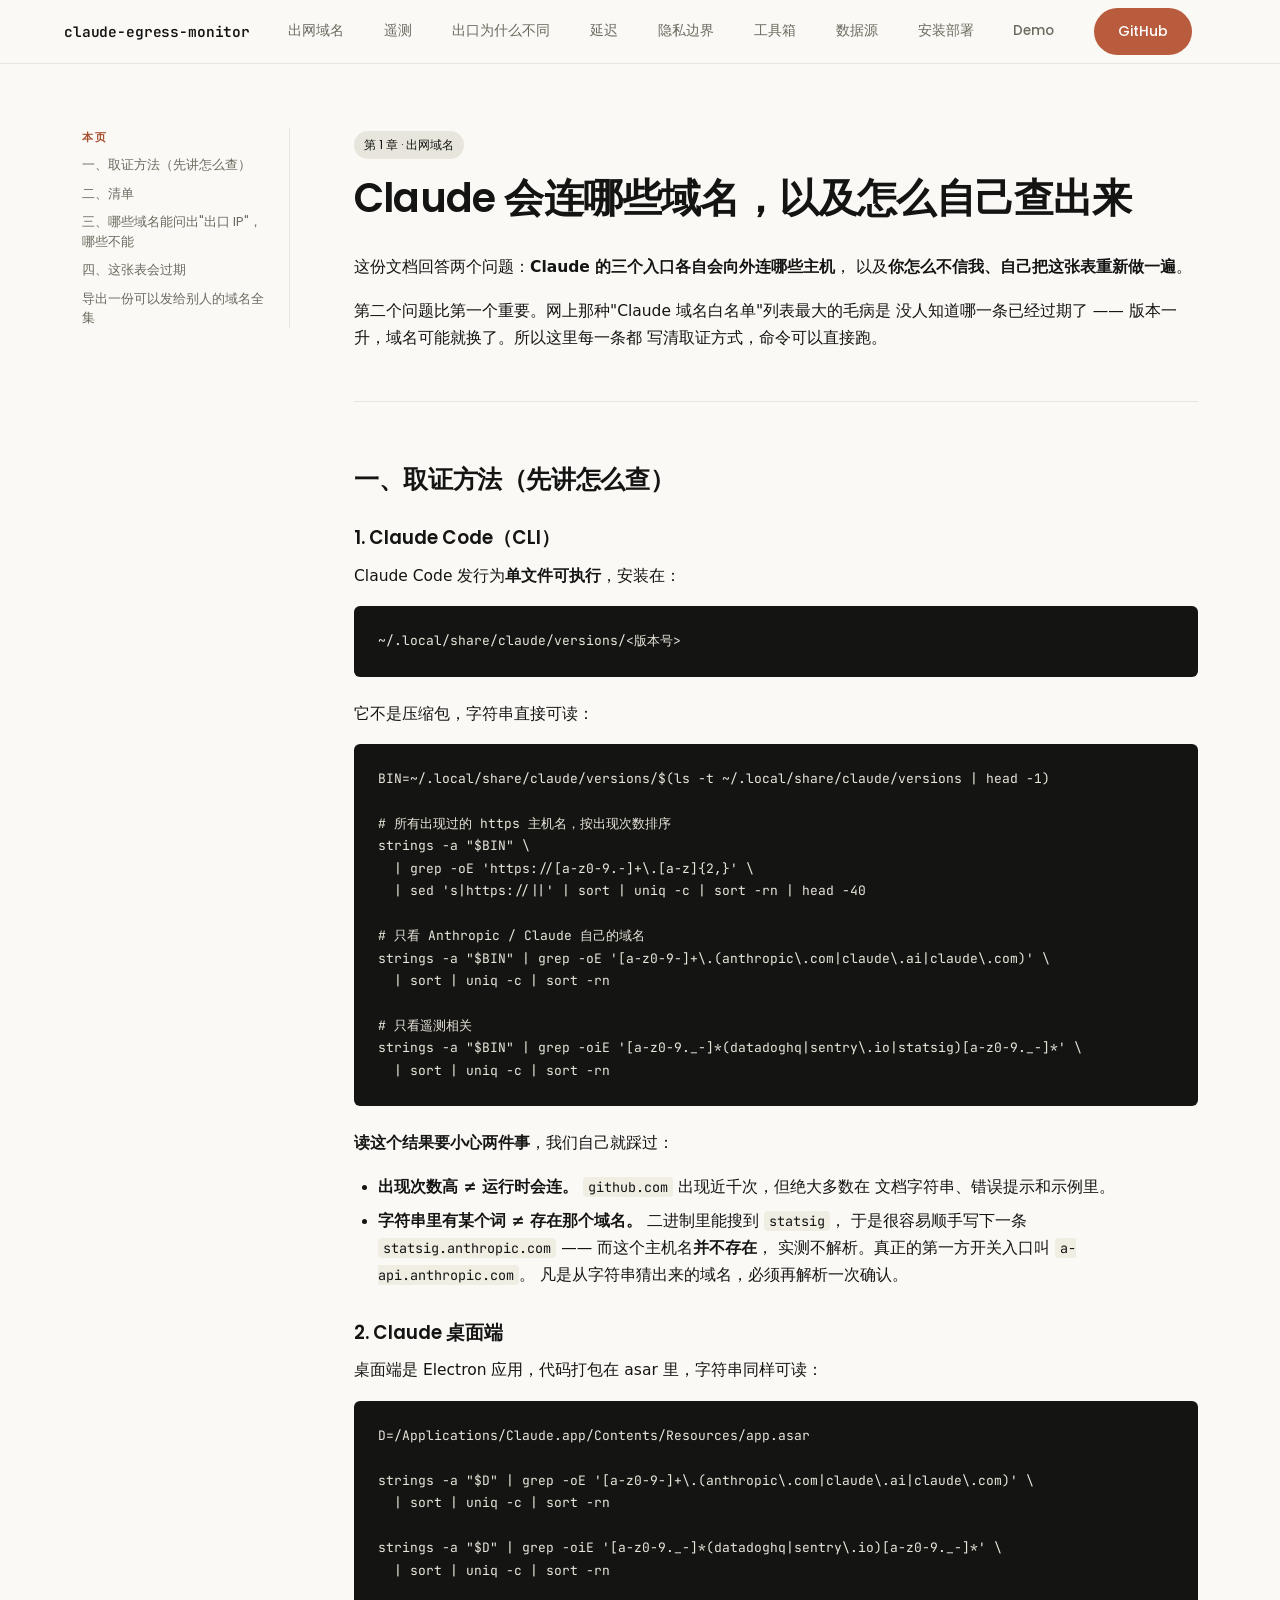
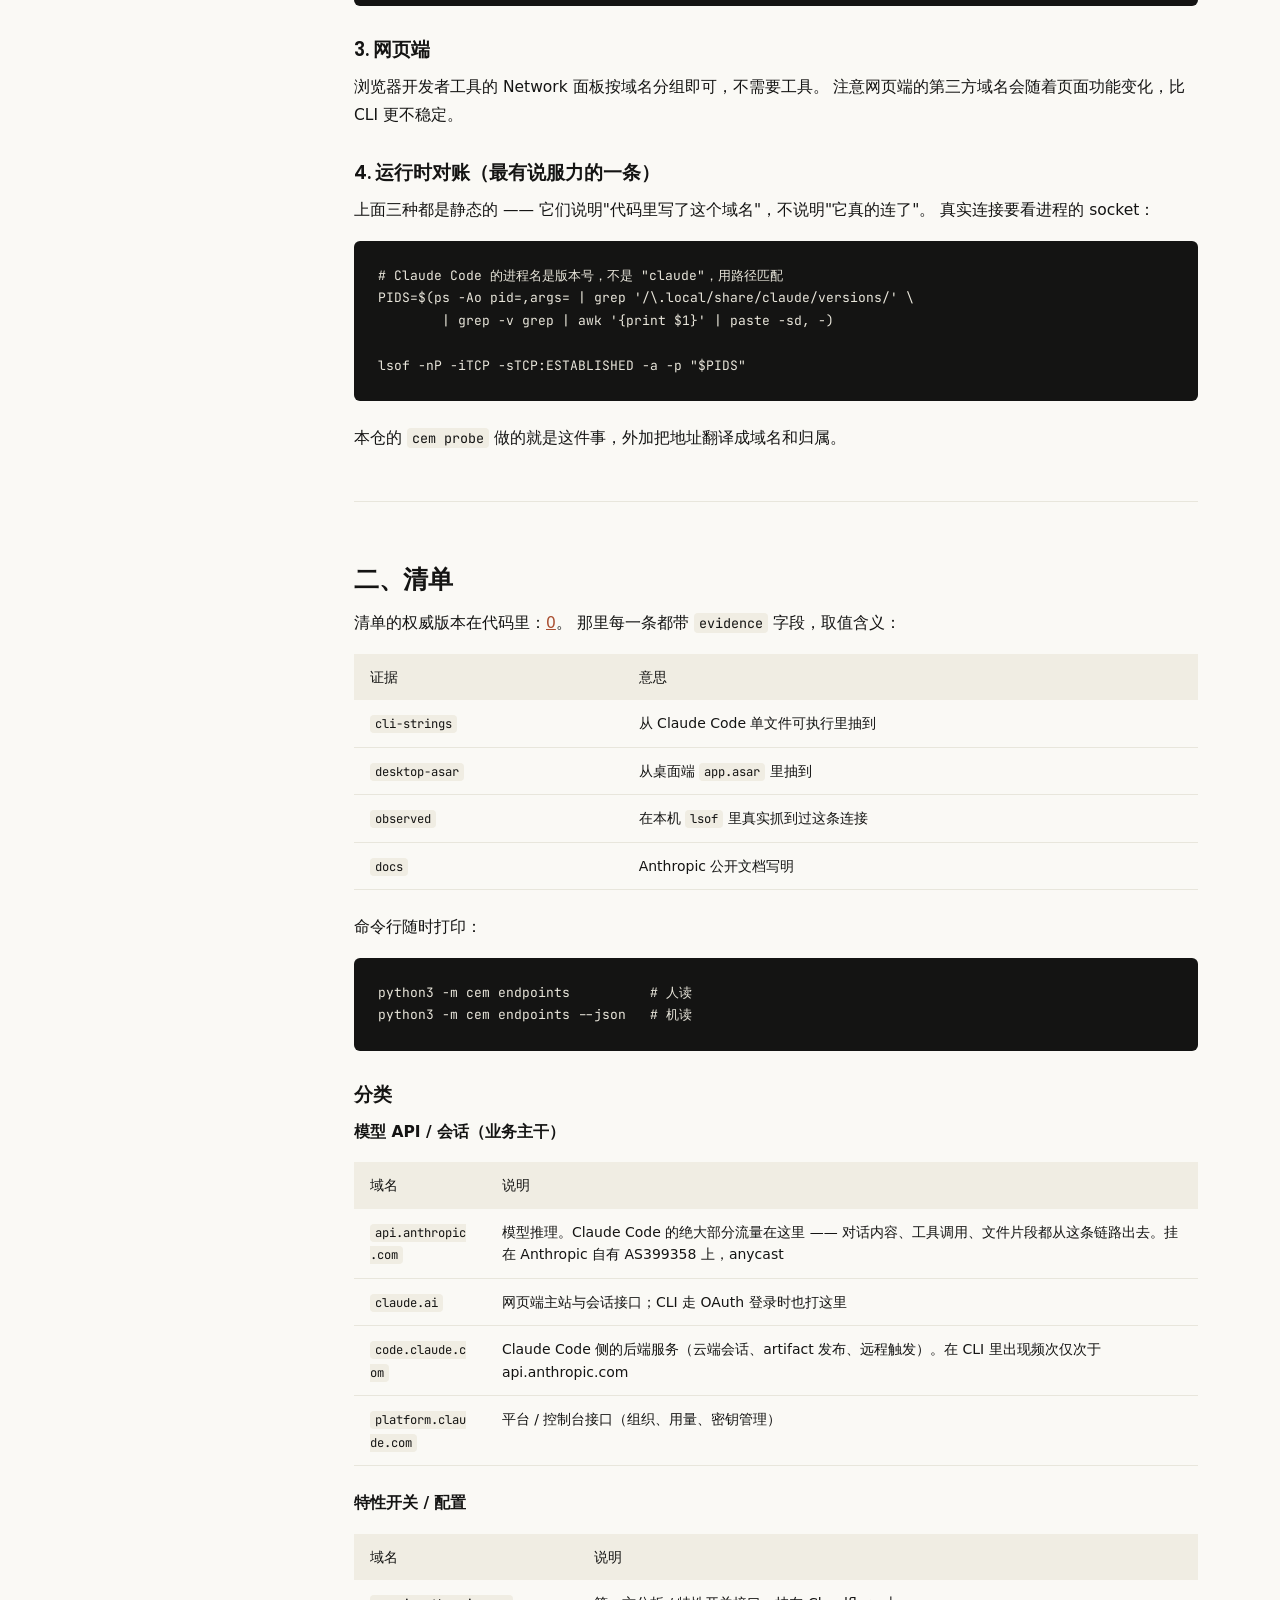
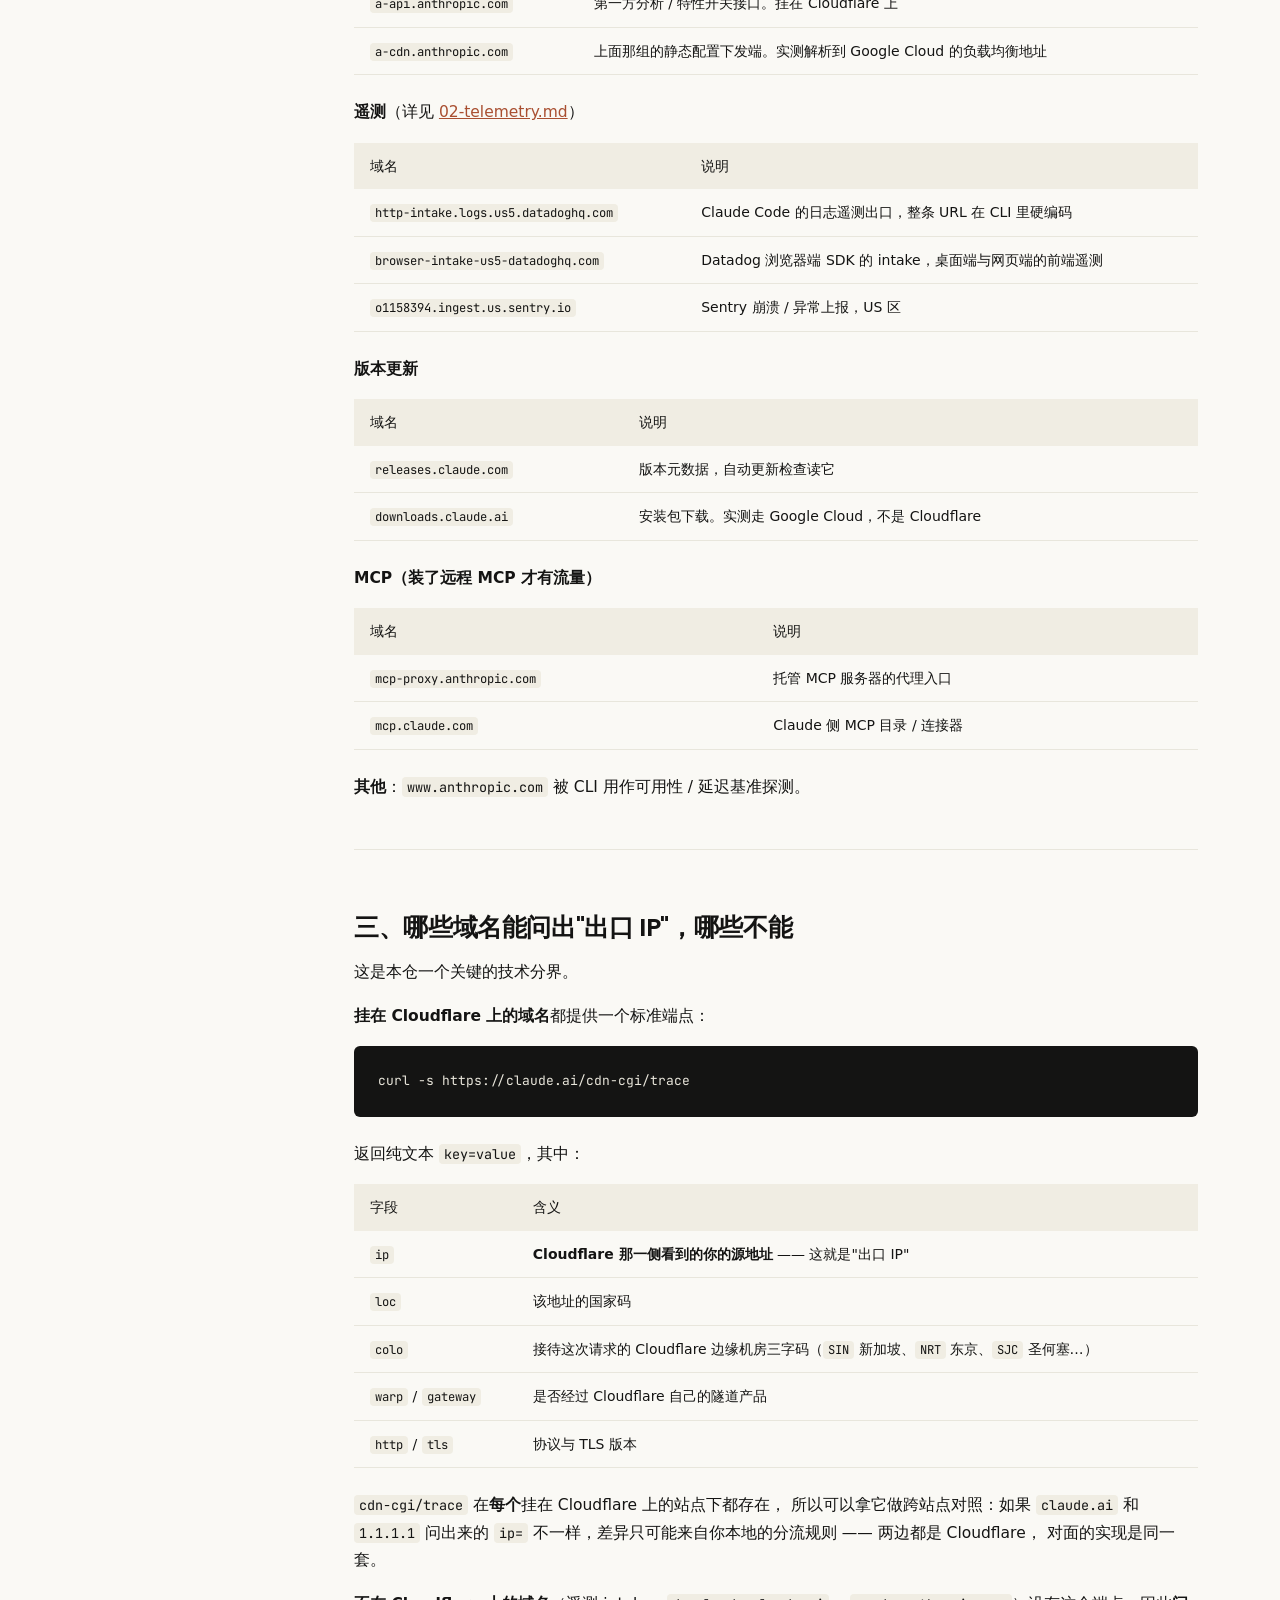
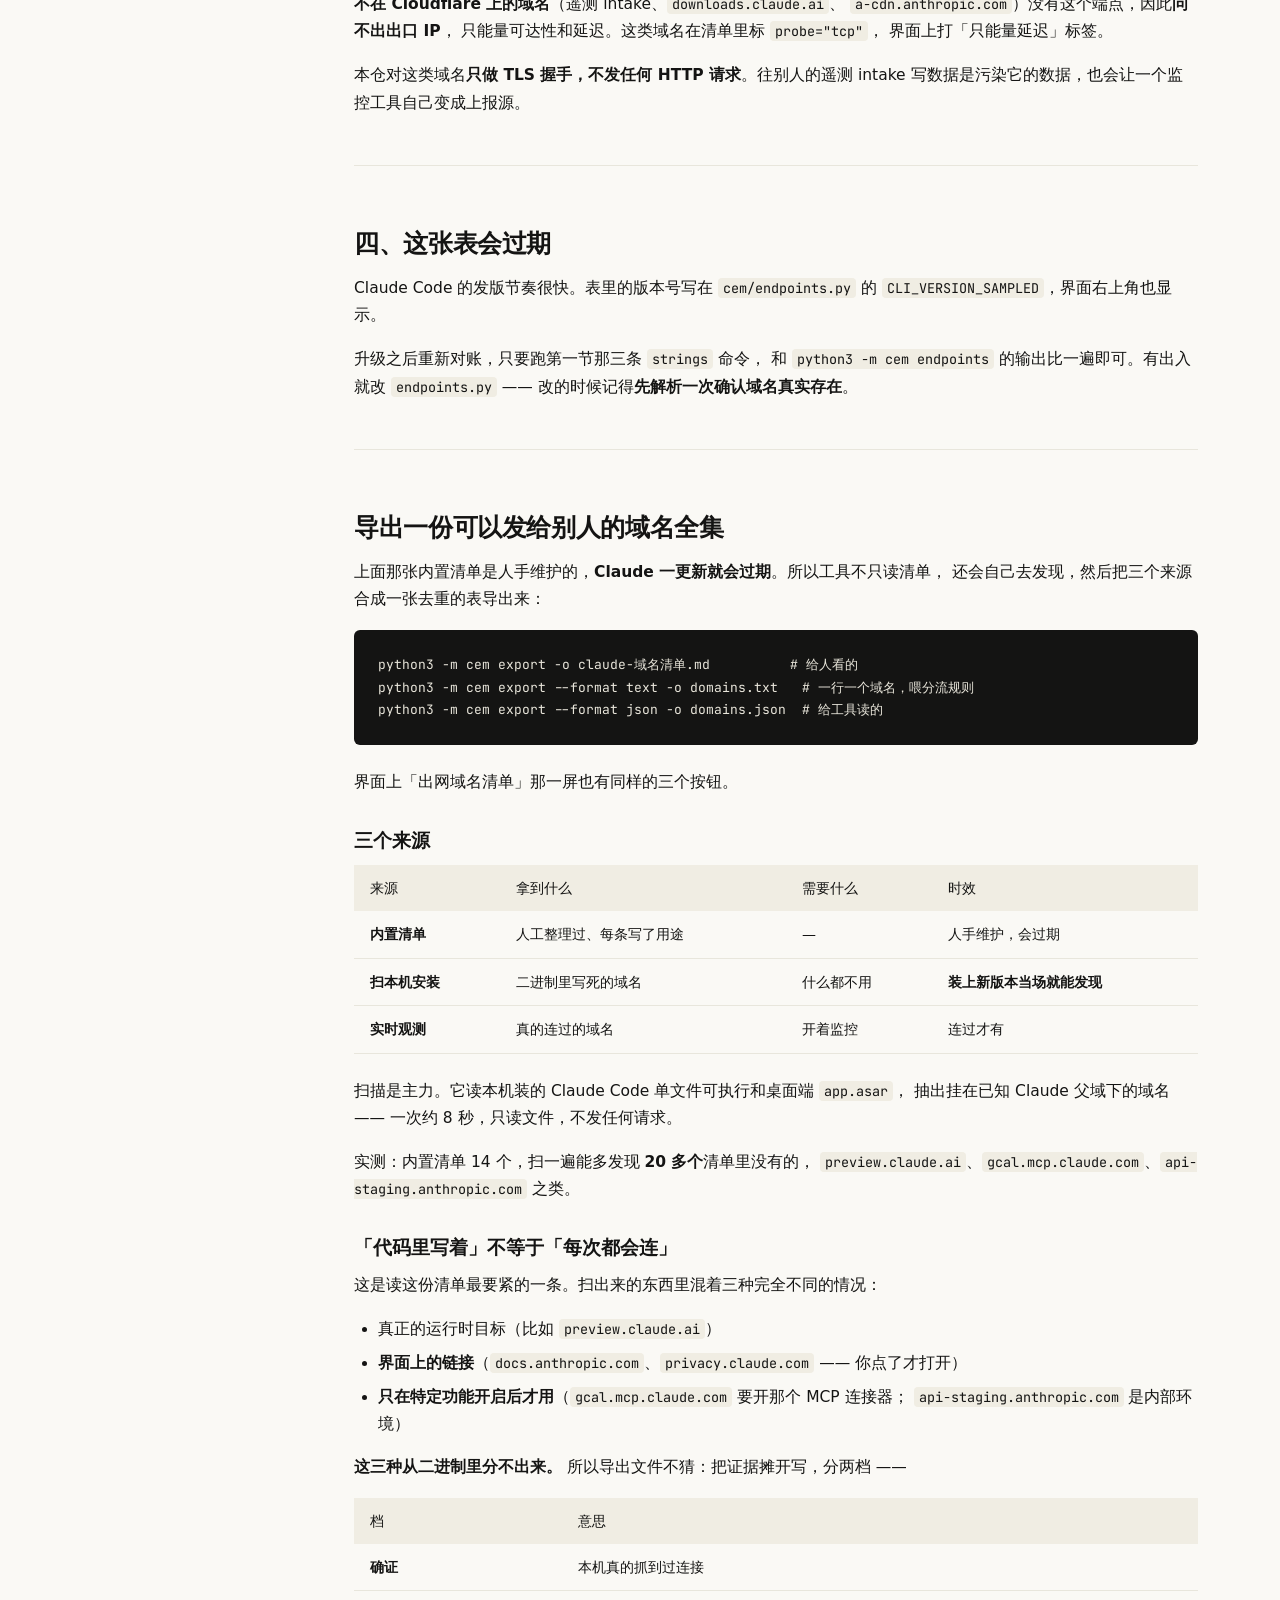
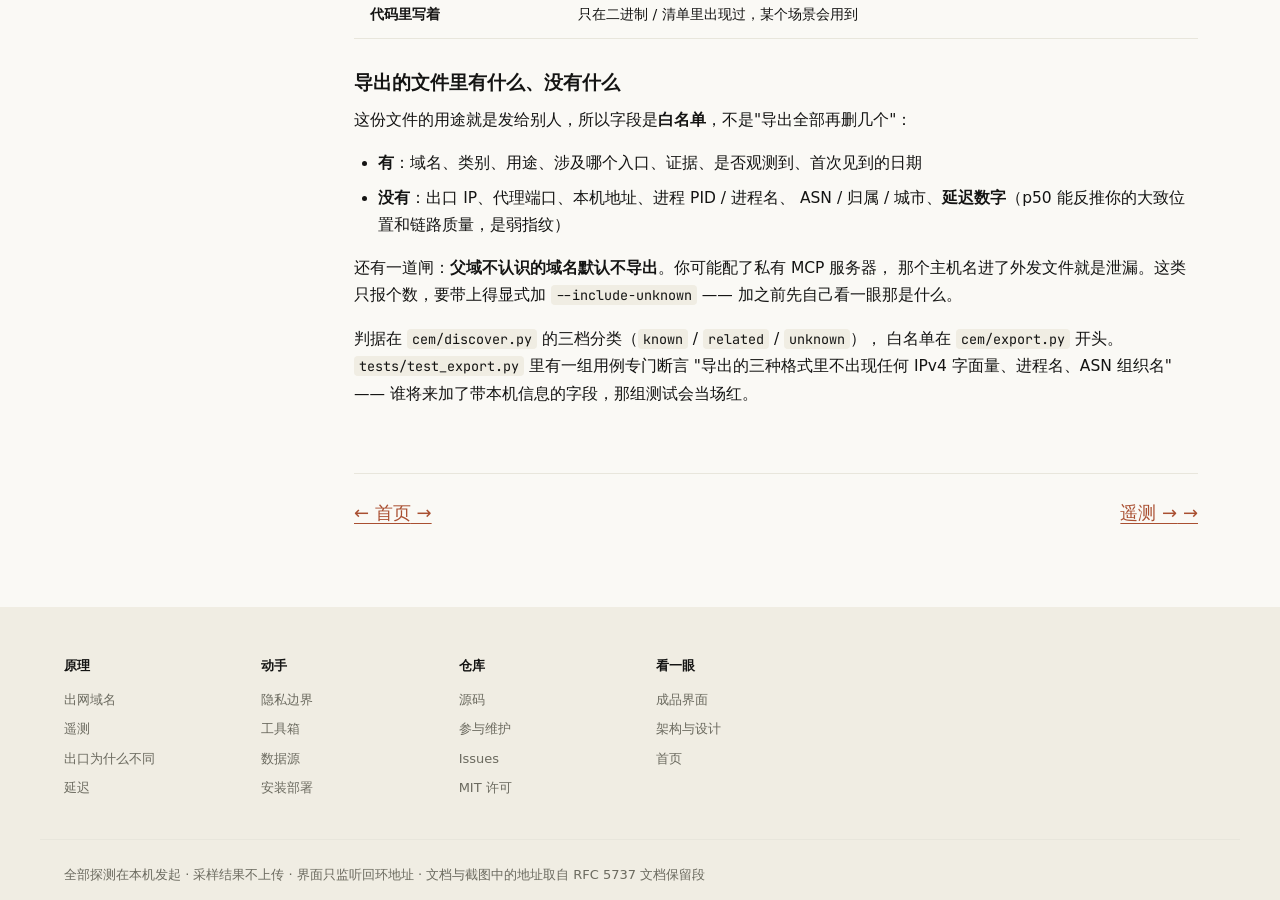
==== commit ab6e7755: "feat: 导出 Claude 会访问的域名全集，可直接发给别人 内置清单是人手维护的，Claude 一更新就会过期 —— 而且漏的方式最坏： 它会安静地漏掉新域名，看起来一切正常。所以加了发现层。 " ====
--- a/docs/01-endpoints.html
+++ b/docs/01-endpoints.html
@@ -22,7 +22,7 @@
   <div class="chapter__inner">
     <aside class="chapter__toc">
       <span class="chapter__toc-label">本页</span>
-      <a href="#一取证方法先讲怎么查">一、取证方法（先讲怎么查）</a><a href="#二清单">二、清单</a><a href="#三哪些域名能问出出口-ip哪些不能">三、哪些域名能问出&quot;出口 IP&quot;，哪些不能</a><a href="#四这张表会过期">四、这张表会过期</a>
+      <a href="#一取证方法先讲怎么查">一、取证方法（先讲怎么查）</a><a href="#二清单">二、清单</a><a href="#三哪些域名能问出出口-ip哪些不能">三、哪些域名能问出&quot;出口 IP&quot;，哪些不能</a><a href="#四这张表会过期">四、这张表会过期</a><a href="#导出一份可以发给别人的域名全集">导出一份可以发给别人的域名全集</a>
     </aside>
     <article class="chapter__body">
       <span class="anth-badge">第 1 章 · 出网域名</span>
@@ -72,7 +72,7 @@
 <p>本仓的 <code>cem probe</code> 做的就是这件事，外加把地址翻译成域名和归属。</p>
 <hr class="anth-divider">
 <h2 id="二清单">二、清单</h2>
-<p>清单的权威版本在代码里：<a href="../cem/endpoints.py"> 0 </a>。 那里每一条都带 <code>evidence</code> 字段，取值含义：</p>
+<p>清单的权威版本在代码里：<a href="https://github.com/TbusOS/claude-egress-monitor/blob/main/cem/endpoints.py"> 0 </a>。 那里每一条都带 <code>evidence</code> 字段，取值含义：</p>
 <div class="table-wrap"><table class="anth-table">
 <thead><tr><th>证据</th><th>意思</th></tr></thead>
 <tbody>
@@ -146,6 +146,38 @@
 <h2 id="四这张表会过期">四、这张表会过期</h2>
 <p>Claude Code 的发版节奏很快。表里的版本号写在 <code>cem/endpoints.py</code> 的 <code>CLI_VERSION_SAMPLED</code>，界面右上角也显示。</p>
 <p>升级之后重新对账，只要跑第一节那三条 <code>strings</code> 命令， 和 <code>python3 -m cem endpoints</code> 的输出比一遍即可。有出入就改 <code>endpoints.py</code> —— 改的时候记得<strong>先解析一次确认域名真实存在</strong>。</p>
+<hr class="anth-divider">
+<h2 id="导出一份可以发给别人的域名全集">导出一份可以发给别人的域名全集</h2>
+<p>上面那张内置清单是人手维护的，<strong>Claude 一更新就会过期</strong>。所以工具不只读清单， 还会自己去发现，然后把三个来源合成一张去重的表导出来：</p>
+<pre><code class="language-bash">python3 -m cem export -o claude-域名清单.md          # 给人看的
+python3 -m cem export --format text -o domains.txt   # 一行一个域名，喂分流规则
+python3 -m cem export --format json -o domains.json  # 给工具读的</code></pre>
+<p>界面上「出网域名清单」那一屏也有同样的三个按钮。</p>
+<h3 id="三个来源">三个来源</h3>
+<div class="table-wrap"><table class="anth-table">
+<thead><tr><th>来源</th><th>拿到什么</th><th>需要什么</th><th>时效</th></tr></thead>
+<tbody>
+<tr><td><strong>内置清单</strong></td><td>人工整理过、每条写了用途</td><td>—</td><td>人手维护，会过期</td></tr>
+<tr><td><strong>扫本机安装</strong></td><td>二进制里写死的域名</td><td>什么都不用</td><td><strong>装上新版本当场就能发现</strong></td></tr>
+<tr><td><strong>实时观测</strong></td><td>真的连过的域名</td><td>开着监控</td><td>连过才有</td></tr>
+</tbody></table></div>
+<p>扫描是主力。它读本机装的 Claude Code 单文件可执行和桌面端 <code>app.asar</code>， 抽出挂在已知 Claude 父域下的域名 —— 一次约 8 秒，只读文件，不发任何请求。</p>
+<p>实测：内置清单 14 个，扫一遍能多发现 <strong>20 多个</strong>清单里没有的， <code>preview.claude.ai</code>、<code>gcal.mcp.claude.com</code>、<code>api-staging.anthropic.com</code> 之类。</p>
+<h3 id="代码里写着不等于每次都会连">「代码里写着」不等于「每次都会连」</h3>
+<p>这是读这份清单最要紧的一条。扫出来的东西里混着三种完全不同的情况：</p>
+<ul><li>真正的运行时目标（比如 <code>preview.claude.ai</code>）</li><li><strong>界面上的链接</strong>（<code>docs.anthropic.com</code>、<code>privacy.claude.com</code> —— 你点了才打开）</li><li><strong>只在特定功能开启后才用</strong>（<code>gcal.mcp.claude.com</code> 要开那个 MCP 连接器； <code>api-staging.anthropic.com</code> 是内部环境）</li></ul>
+<p><strong>这三种从二进制里分不出来。</strong> 所以导出文件不猜：把证据摊开写，分两档 ——</p>
+<div class="table-wrap"><table class="anth-table">
+<thead><tr><th>档</th><th>意思</th></tr></thead>
+<tbody>
+<tr><td><strong>确证</strong></td><td>本机真的抓到过连接</td></tr>
+<tr><td><strong>代码里写着</strong></td><td>只在二进制 / 清单里出现过，某个场景会用到</td></tr>
+</tbody></table></div>
+<h3 id="导出的文件里有什么没有什么">导出的文件里有什么、没有什么</h3>
+<p>这份文件的用途就是发给别人，所以字段是<strong>白名单</strong>，不是&quot;导出全部再删几个&quot;：</p>
+<ul><li><strong>有</strong>：域名、类别、用途、涉及哪个入口、证据、是否观测到、首次见到的日期</li><li><strong>没有</strong>：出口 IP、代理端口、本机地址、进程 PID / 进程名、 ASN / 归属 / 城市、<strong>延迟数字</strong>（p50 能反推你的大致位置和链路质量，是弱指纹）</li></ul>
+<p>还有一道闸：<strong>父域不认识的域名默认不导出</strong>。你可能配了私有 MCP 服务器， 那个主机名进了外发文件就是泄漏。这类只报个数，要带上得显式加 <code>--include-unknown</code> —— 加之前先自己看一眼那是什么。</p>
+<p>判据在 <code>cem/discover.py</code> 的三档分类（<code>known</code> / <code>related</code> / <code>unknown</code>）， 白名单在 <code>cem/export.py</code> 开头。<code>tests/test_export.py</code> 里有一组用例专门断言 &quot;导出的三种格式里不出现任何 IPv4 字面量、进程名、ASN 组织名&quot; —— 谁将来加了带本机信息的字段，那组测试会当场红。</p>
       <div class="chapter__nav"><a class="anth-link" href="index.html">← 首页</a><a class="anth-link" href="02-telemetry.html">遥测 →</a></div>
     </article>
   </div>
